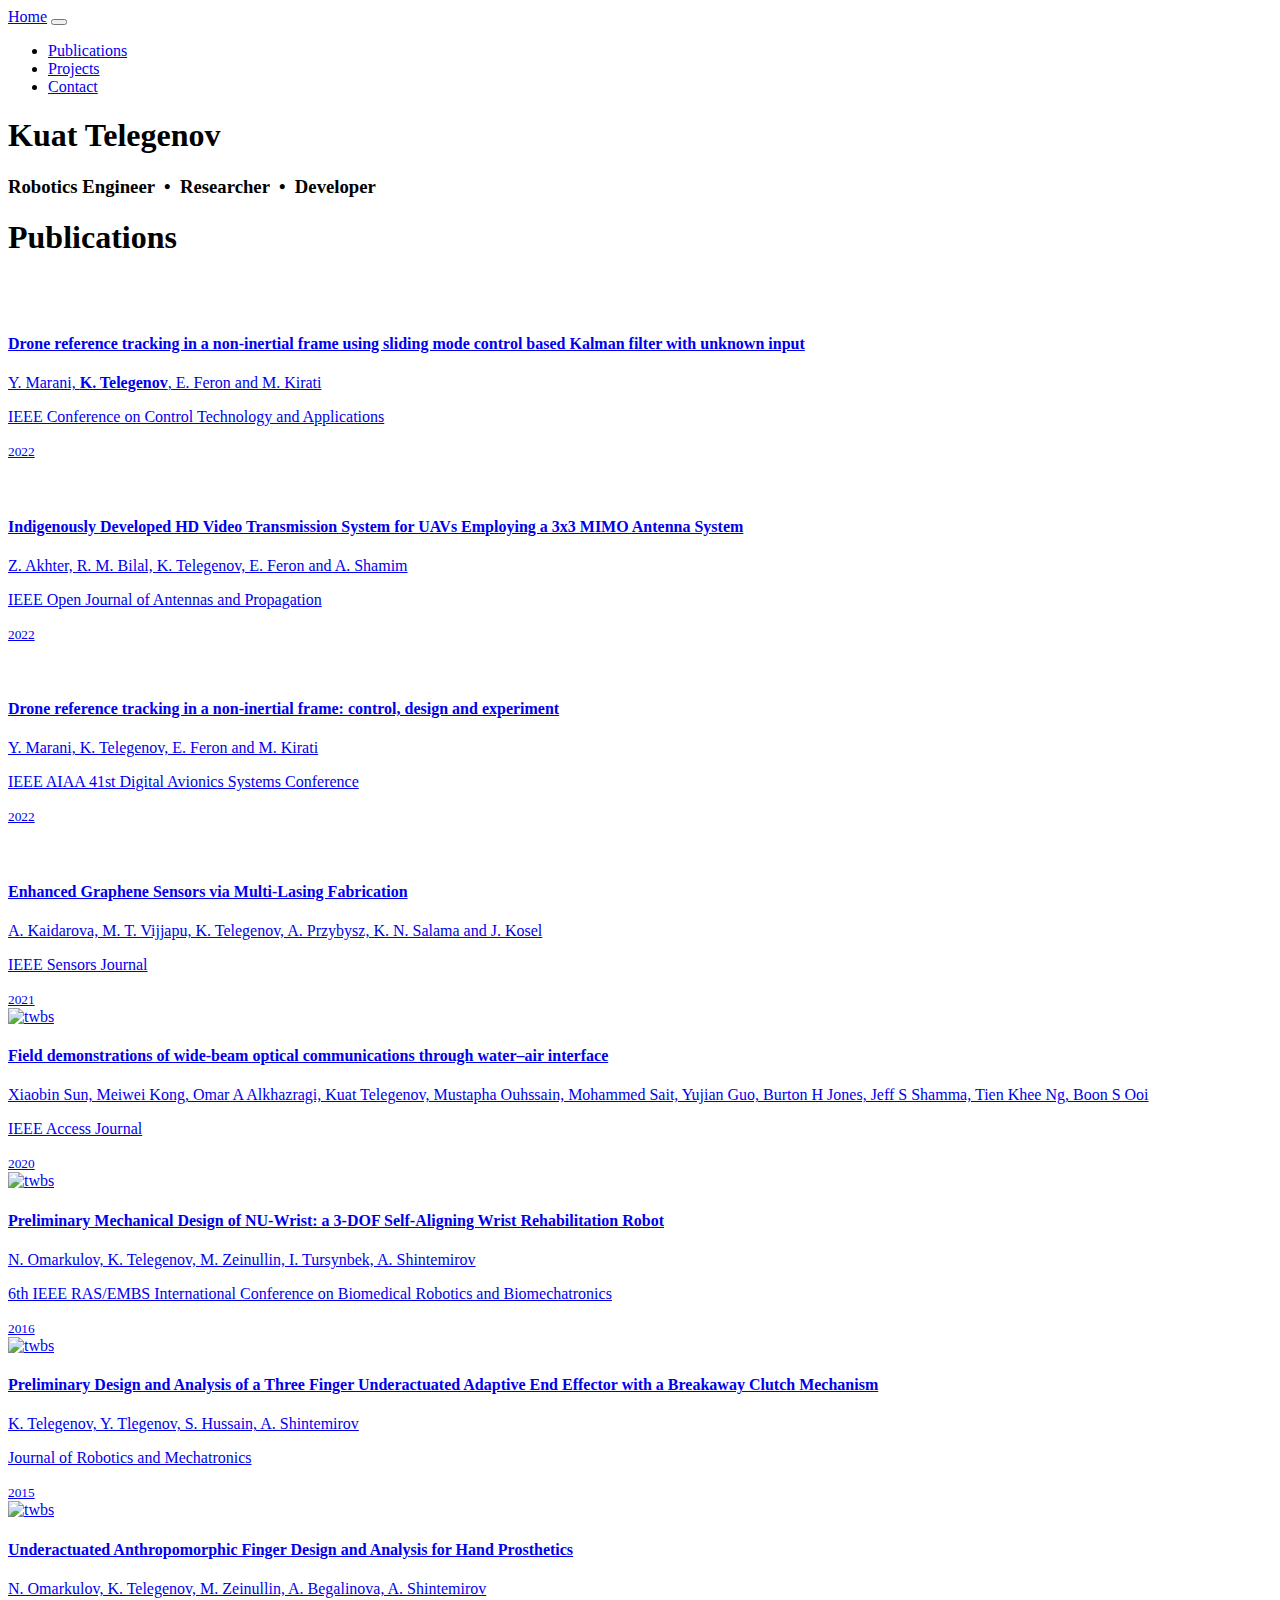
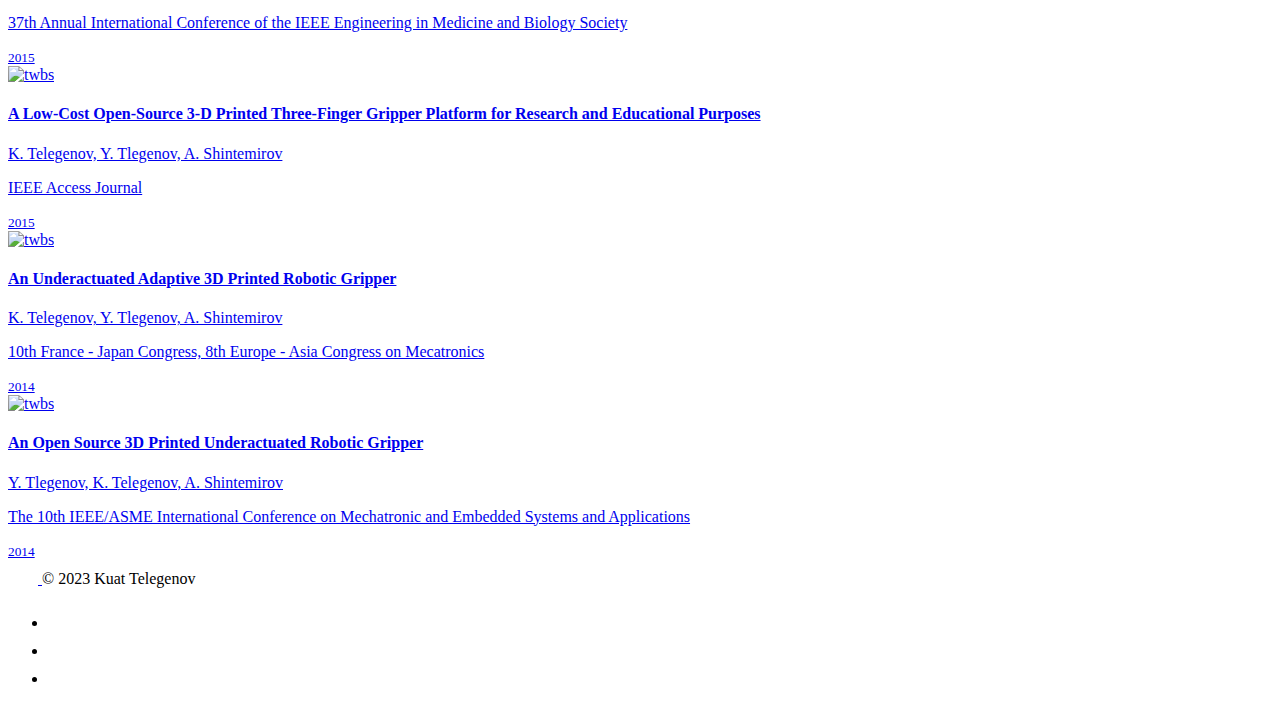
==== index.html @ bc5270f1 "added banner" ====
<!DOCTYPE html>
<html lang="en">
  <head>
    <meta charset="UTF-8" />
    <meta name="viewport" content="width=device-width, initial-scale=1.0" />
    <title>Kuat Telegegnov</title>
    <link href="https://fonts.googleapis.com/css2?family=Nunito:wght@400&display=swap" rel="stylesheet">
    <link href="https://cdn.jsdelivr.net/npm/bootstrap@5.3.2/dist/css/bootstrap.min.css" rel="stylesheet" integrity="sha384-T3c6CoIi6uLrA9TneNEoa7RxnatzjcDSCmG1MXxSR1GAsXEV/Dwwykc2MPK8M2HN" crossorigin="anonymous">
    <link href="https://unpkg.com/aos@2.3.1/dist/aos.css" rel="stylesheet">
  </head>
  <body>
    <nav class="navbar sticky-top navbar-expand-sm navbar-dark  bg-dark" aria-label="Third navbar example">
      <div class="container-fluid">
        <a class="navbar-brand" href="#">Home</a>
        <button class="navbar-toggler" type="button" data-bs-toggle="collapse" data-bs-target="#navbarsExample03" aria-controls="navbarsExample03" aria-expanded="false" aria-label="Toggle navigation">
          <span class="navbar-toggler-icon"></span>
        </button>
  
        <div class="collapse navbar-collapse justify-content-sm-end" id="navbarsExample03">
          <ul class="navbar-nav ml-auto mb-2 mb-sm-0">

            <li class="nav-item">
              <a class="nav-link" href="#publications">Publications</a>
            </li>

            <li class="nav-item">
              <a class="nav-link" href="#publications">Projects</a>
            </li>

            <li class="nav-item">
              <a class="nav-link" href="#contact">Contact</a>
            </li>
          </ul>

        </div>
      </div>
    </nav>

    <section class="full-width-section d-flex justify-content-center align-items-center">
      <div>
          <h1>Kuat Telegenov</h1>
          <h3>Robotics Engineer &nbsp;&bull;&nbsp; Researcher &nbsp;&bull;&nbsp; Developer</h3>
          <a href="#work" class="btn btn-light arrow-down-button">
            <i class="fa fa-arrow-down"></i>
          </a>
      </div>
  </section>



  <div class="px-4 py-5 my-5 text-center">
    <h1 class="display-5 fw-bold text-body-emphasis">Publications</h1>
  </div>

  <div class="d-flex flex-column flex-md-row p-4 gap-4 py-md-5 align-items-center justify-content-center">
    <div class="list-group">
      <a href="#" class="list-group-item list-group-item-action d-flex gap-3 py-3" aria-current="true">
        <svg class="bi" width="32" height="32"><use xlink:href="#airplane"/></svg>
        <!-- <img src="https://github.com/twbs.png" alt="twbs" width="32" height="32" class="rounded-circle flex-shrink-0"> -->
        <div class="d-flex gap-2 w-100 justify-content-between">
          <div>
            <h4 class="mb-0">Drone reference tracking in a non-inertial frame using sliding mode control based Kalman filter with unknown input</h6>
            <p class="mb-0 opacity-75">Y. Marani, <b>K. Telegenov</b>, E. Feron and M. Kirati</p>
            <p class="mb-0 opacity-75">IEEE Conference on Control Technology and Applications</p>
          </div>
          <small class="opacity-50 text-nowrap">2022</small>
        </div>
      </a>
      <a href="#" class="list-group-item list-group-item-action d-flex gap-3 py-3" aria-current="true">
        <svg class="bi" width="32" height="32"><use xlink:href="#communication"/></svg>
        <!-- <img src="https://github.com/twbs.png" alt="twbs" width="32" height="32" class="rounded-circle flex-shrink-0"> -->
        <div class="d-flex gap-2 w-100 justify-content-between">
          <div>
            <h4 class="mb-0">Indigenously Developed HD Video Transmission System for UAVs Employing a 3x3 MIMO Antenna System</h6>
            <p class="mb-0 opacity-75">Z. Akhter, R. M. Bilal, K. Telegenov, E. Feron and A. Shamim</p>
            <p class="mb-0 opacity-75">IEEE Open Journal of Antennas and Propagation</p>
          </div>
          <small class="opacity-50 text-nowrap">2022</small>
        </div>
      </a>
      <a href="#" class="list-group-item list-group-item-action d-flex gap-3 py-3" aria-current="true">
        <svg class="bi" width="32" height="32"><use xlink:href="#airplane"/></svg>
        <!-- <img src="https://github.com/twbs.png" alt="twbs" width="32" height="32" class="rounded-circle flex-shrink-0"> -->
        <div class="d-flex gap-2 w-100 justify-content-between">
          <div>
            <h4 class="mb-0">Drone reference tracking in a non-inertial frame: control, design and experiment</h6>
            <p class="mb-0 opacity-75">Y. Marani, K. Telegenov, E. Feron and M. Kirati</p>
            <p class="mb-0 opacity-75">IEEE AIAA 41st Digital Avionics Systems Conference</p>
          </div>
          <small class="opacity-50 text-nowrap">2022</small>
        </div>
      </a>
      <a href="#" class="list-group-item list-group-item-action d-flex gap-3 py-3" aria-current="true">
        <svg class="bi" width="32" height="32"><use xlink:href="#cpu"/></svg>
        <!-- <img src="https://github.com/twbs.png" alt="twbs" width="32" height="32" class="rounded-circle flex-shrink-0"> -->
        <div class="d-flex gap-2 w-100 justify-content-between">
          <div>
            <h4 class="mb-0">Enhanced Graphene Sensors via Multi-Lasing Fabrication</h6>
            <p class="mb-0 opacity-75">A. Kaidarova, M. T. Vijjapu, K. Telegenov, A. Przybysz, K. N. Salama and J. Kosel</p>
            <p class="mb-0 opacity-75">IEEE Sensors Journal</p>
          </div>
          <small class="opacity-50 text-nowrap">2021</small>
        </div>
      </a>
      <a href="#" class="list-group-item list-group-item-action d-flex gap-3 py-3" aria-current="true">
        <img src="https://github.com/twbs.png" alt="twbs" width="32" height="32" class="rounded-circle flex-shrink-0">
        <div class="d-flex gap-2 w-100 justify-content-between">
          <div>
            <h4 class="mb-0">Field demonstrations of wide-beam optical communications through water–air interface</h6>
            <p class="mb-0 opacity-75">Xiaobin Sun, Meiwei Kong, Omar A Alkhazragi, Kuat Telegenov, Mustapha Ouhssain, Mohammed Sait, Yujian Guo, Burton H Jones, Jeff S Shamma, Tien Khee Ng, Boon S Ooi</p>
            <p class="mb-0 opacity-75">IEEE Access Journal</p>
          </div>
          <small class="opacity-50 text-nowrap">2020</small>
        </div>
      </a>
      <a href="#" class="list-group-item list-group-item-action d-flex gap-3 py-3" aria-current="true">
        <img src="https://github.com/twbs.png" alt="twbs" width="32" height="32" class="rounded-circle flex-shrink-0">
        <div class="d-flex gap-2 w-100 justify-content-between">
          <div>
            <h4 class="mb-0">Preliminary Mechanical Design of NU-Wrist: a 3-DOF Self-Aligning Wrist Rehabilitation Robot</h6>
            <p class="mb-0 opacity-75">N. Omarkulov, K. Telegenov, M. Zeinullin, I. Tursynbek, A. Shintemirov</p>
            <p class="mb-0 opacity-75">6th IEEE RAS/EMBS International Conference on Biomedical Robotics and Biomechatronics</p>
          </div>
          <small class="opacity-50 text-nowrap">2016</small>
        </div>
      </a>
      <a href="#" class="list-group-item list-group-item-action d-flex gap-3 py-3" aria-current="true">
        <img src="https://github.com/twbs.png" alt="twbs" width="32" height="32" class="rounded-circle flex-shrink-0">
        <div class="d-flex gap-2 w-100 justify-content-between">
          <div>
            <h4 class="mb-0">Preliminary Design and Analysis of a Three Finger Underactuated Adaptive End Effector with a Breakaway Clutch Mechanism</h6>
            <p class="mb-0 opacity-75">K. Telegenov, Y. Tlegenov, S. Hussain, A. Shintemirov</p>
            <p class="mb-0 opacity-75">Journal of Robotics and Mechatronics</p>
          </div>
          <small class="opacity-50 text-nowrap">2015</small>
        </div>
      </a>
      <a href="#" class="list-group-item list-group-item-action d-flex gap-3 py-3" aria-current="true">
        <img src="https://github.com/twbs.png" alt="twbs" width="32" height="32" class="rounded-circle flex-shrink-0">
        <div class="d-flex gap-2 w-100 justify-content-between">
          <div>
            <h4 class="mb-0">Underactuated Anthropomorphic Finger Design and Analysis for Hand Prosthetics</h6>
            <p class="mb-0 opacity-75">N. Omarkulov, K. Telegenov, M. Zeinullin, A. Begalinova, A. Shintemirov</p>
            <p class="mb-0 opacity-75">37th Annual International Conference of the IEEE Engineering in Medicine and Biology Society</p>
          </div>
          <small class="opacity-50 text-nowrap">2015</small>
        </div>
      </a>
      <a href="#" class="list-group-item list-group-item-action d-flex gap-3 py-3" aria-current="true">
        <img src="https://github.com/twbs.png" alt="twbs" width="32" height="32" class="rounded-circle flex-shrink-0">
        <div class="d-flex gap-2 w-100 justify-content-between">
          <div>
            <h4 class="mb-0">A Low-Cost Open-Source 3-D Printed Three-Finger Gripper Platform for Research and Educational Purposes</h6>
            <p class="mb-0 opacity-75">K. Telegenov, Y. Tlegenov, A. Shintemirov</p>
            <p class="mb-0 opacity-75">IEEE Access Journal</p>
          </div>
          <small class="opacity-50 text-nowrap">2015</small>
        </div>
      </a>
      <a href="#" class="list-group-item list-group-item-action d-flex gap-3 py-3" aria-current="true">
        <img src="https://github.com/twbs.png" alt="twbs" width="32" height="32" class="rounded-circle flex-shrink-0">
        <div class="d-flex gap-2 w-100 justify-content-between">
          <div>
            <h4 class="mb-0">An Underactuated Adaptive 3D Printed Robotic Gripper</h6>
            <p class="mb-0 opacity-75">K. Telegenov, Y. Tlegenov, A. Shintemirov</p>
            <p class="mb-0 opacity-75">10th France - Japan Congress, 8th Europe - Asia Congress on Mecatronics</p>
          </div>
          <small class="opacity-50 text-nowrap">2014</small>
        </div>
      </a>
      <a href="#" class="list-group-item list-group-item-action d-flex gap-3 py-3" aria-current="true">
        <img src="https://github.com/twbs.png" alt="twbs" width="32" height="32" class="rounded-circle flex-shrink-0">
        <div class="d-flex gap-2 w-100 justify-content-between">
          <div>
            <h4 class="mb-0">An Open Source 3D Printed Underactuated Robotic Gripper</h6>
            <p class="mb-0 opacity-75">Y. Tlegenov, K. Telegenov, A. Shintemirov</p>
            <p class="mb-0 opacity-75">The 10th IEEE/ASME International Conference on Mechatronic and Embedded Systems and Applications</p>
          </div>
          <small class="opacity-50 text-nowrap">2014</small>
        </div>
      </a>
    </div>
  </div>


  <div class="container">
    <footer class="d-flex flex-wrap justify-content-between align-items-center py-3 my-4 border-top">
      <div class="col-md-4 d-flex align-items-center">
        <a href="/" class="mb-3 me-2 mb-md-0 text-body-secondary text-decoration-none lh-1">
          <svg class="bi" width="30" height="24"><use xlink:href="#bootstrap"/></svg>
        </a>
        <span class="mb-3 mb-md-0 text-body-secondary">&copy; 2023 Kuat Telegenov</span>
      </div>
  
      <ul class="nav col-md-4 justify-content-end list-unstyled d-flex">
        <li class="ms-3"><a class="text-body-secondary" href="#"><svg class="bi" width="24" height="24"><use xlink:href="#twitter"/></svg></a></li>
        <li class="ms-3"><a class="text-body-secondary" href="#"><svg class="bi" width="24" height="24"><use xlink:href="#instagram"/></svg></a></li>
        <li class="ms-3"><a class="text-body-secondary" href="#"><svg class="bi" width="24" height="24"><use xlink:href="#facebook"/></svg></a></li>
      </ul>
    </footer>
  </div>



    <script src="https://cdn.jsdelivr.net/npm/@popperjs/core@2.11.8/dist/umd/popper.min.js" integrity="sha384-I7E8VVD/ismYTF4hNIPjVp/Zjvgyol6VFvRkX/vR+Vc4jQkC+hVqc2pM8ODewa9r" crossorigin="anonymous"></script>
    <script src="https://cdn.jsdelivr.net/npm/bootstrap@5.3.2/dist/js/bootstrap.min.js" integrity="sha384-BBtl+eGJRgqQAUMxJ7pMwbEyER4l1g+O15P+16Ep7Q9Q+zqX6gSbd85u4mG4QzX+" crossorigin="anonymous"></script>
    <script src="https://cdnjs.cloudflare.com/ajax/libs/font-awesome/5.15.1/js/all.min.js"></script>

  </body>
</html>
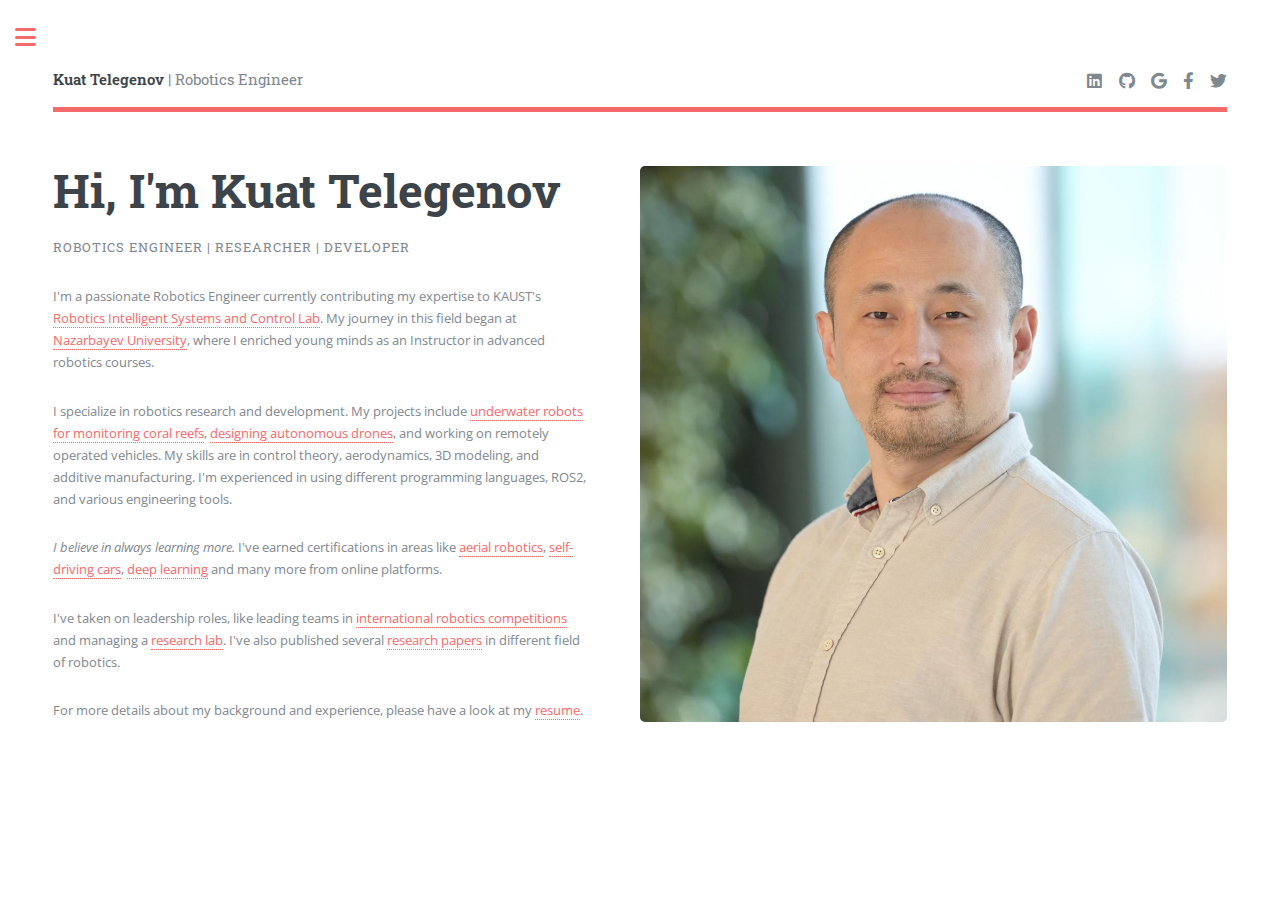
==== commit 59abd8c2: "website updated" ====
--- a/index.html
+++ b/index.html
@@ -1,210 +1,120 @@
-<!DOCTYPE html>
-<html lang="en">
-  <head>
-    <meta charset="UTF-8" />
-    <meta name="viewport" content="width=device-width, initial-scale=1.0" />
-    <title>Kuat Telegegnov</title>
-    <link href="https://fonts.googleapis.com/css2?family=Nunito:wght@400&display=swap" rel="stylesheet">
-    <link href="https://cdn.jsdelivr.net/npm/bootstrap@5.3.2/dist/css/bootstrap.min.css" rel="stylesheet" integrity="sha384-T3c6CoIi6uLrA9TneNEoa7RxnatzjcDSCmG1MXxSR1GAsXEV/Dwwykc2MPK8M2HN" crossorigin="anonymous">
-    <link href="https://unpkg.com/aos@2.3.1/dist/aos.css" rel="stylesheet">
-  </head>
-  <body>
-    <nav class="navbar sticky-top navbar-expand-sm navbar-dark  bg-dark" aria-label="Third navbar example">
-      <div class="container-fluid">
-        <a class="navbar-brand" href="#">Home</a>
-        <button class="navbar-toggler" type="button" data-bs-toggle="collapse" data-bs-target="#navbarsExample03" aria-controls="navbarsExample03" aria-expanded="false" aria-label="Toggle navigation">
-          <span class="navbar-toggler-icon"></span>
-        </button>
-  
-        <div class="collapse navbar-collapse justify-content-sm-end" id="navbarsExample03">
-          <ul class="navbar-nav ml-auto mb-2 mb-sm-0">
-
-            <li class="nav-item">
-              <a class="nav-link" href="#publications">Publications</a>
-            </li>
-
-            <li class="nav-item">
-              <a class="nav-link" href="#publications">Projects</a>
-            </li>
-
-            <li class="nav-item">
-              <a class="nav-link" href="#contact">Contact</a>
-            </li>
-          </ul>
-
-        </div>
-      </div>
-    </nav>
-
-    <section class="full-width-section d-flex justify-content-center align-items-center">
-      <div>
-          <h1>Kuat Telegenov</h1>
-          <h3>Robotics Engineer &nbsp;&bull;&nbsp; Researcher &nbsp;&bull;&nbsp; Developer</h3>
-          <a href="#work" class="btn btn-light arrow-down-button">
-            <i class="fa fa-arrow-down"></i>
-          </a>
-      </div>
-  </section>
-
-
-
-  <div class="px-4 py-5 my-5 text-center">
-    <h1 class="display-5 fw-bold text-body-emphasis">Publications</h1>
-  </div>
-
-  <div class="d-flex flex-column flex-md-row p-4 gap-4 py-md-5 align-items-center justify-content-center">
-    <div class="list-group">
-      <a href="#" class="list-group-item list-group-item-action d-flex gap-3 py-3" aria-current="true">
-        <svg class="bi" width="32" height="32"><use xlink:href="#airplane"/></svg>
-        <!-- <img src="https://github.com/twbs.png" alt="twbs" width="32" height="32" class="rounded-circle flex-shrink-0"> -->
-        <div class="d-flex gap-2 w-100 justify-content-between">
-          <div>
-            <h4 class="mb-0">Drone reference tracking in a non-inertial frame using sliding mode control based Kalman filter with unknown input</h6>
-            <p class="mb-0 opacity-75">Y. Marani, <b>K. Telegenov</b>, E. Feron and M. Kirati</p>
-            <p class="mb-0 opacity-75">IEEE Conference on Control Technology and Applications</p>
-          </div>
-          <small class="opacity-50 text-nowrap">2022</small>
-        </div>
-      </a>
-      <a href="#" class="list-group-item list-group-item-action d-flex gap-3 py-3" aria-current="true">
-        <svg class="bi" width="32" height="32"><use xlink:href="#communication"/></svg>
-        <!-- <img src="https://github.com/twbs.png" alt="twbs" width="32" height="32" class="rounded-circle flex-shrink-0"> -->
-        <div class="d-flex gap-2 w-100 justify-content-between">
-          <div>
-            <h4 class="mb-0">Indigenously Developed HD Video Transmission System for UAVs Employing a 3x3 MIMO Antenna System</h6>
-            <p class="mb-0 opacity-75">Z. Akhter, R. M. Bilal, K. Telegenov, E. Feron and A. Shamim</p>
-            <p class="mb-0 opacity-75">IEEE Open Journal of Antennas and Propagation</p>
-          </div>
-          <small class="opacity-50 text-nowrap">2022</small>
-        </div>
-      </a>
-      <a href="#" class="list-group-item list-group-item-action d-flex gap-3 py-3" aria-current="true">
-        <svg class="bi" width="32" height="32"><use xlink:href="#airplane"/></svg>
-        <!-- <img src="https://github.com/twbs.png" alt="twbs" width="32" height="32" class="rounded-circle flex-shrink-0"> -->
-        <div class="d-flex gap-2 w-100 justify-content-between">
-          <div>
-            <h4 class="mb-0">Drone reference tracking in a non-inertial frame: control, design and experiment</h6>
-            <p class="mb-0 opacity-75">Y. Marani, K. Telegenov, E. Feron and M. Kirati</p>
-            <p class="mb-0 opacity-75">IEEE AIAA 41st Digital Avionics Systems Conference</p>
-          </div>
-          <small class="opacity-50 text-nowrap">2022</small>
-        </div>
-      </a>
-      <a href="#" class="list-group-item list-group-item-action d-flex gap-3 py-3" aria-current="true">
-        <svg class="bi" width="32" height="32"><use xlink:href="#cpu"/></svg>
-        <!-- <img src="https://github.com/twbs.png" alt="twbs" width="32" height="32" class="rounded-circle flex-shrink-0"> -->
-        <div class="d-flex gap-2 w-100 justify-content-between">
-          <div>
-            <h4 class="mb-0">Enhanced Graphene Sensors via Multi-Lasing Fabrication</h6>
-            <p class="mb-0 opacity-75">A. Kaidarova, M. T. Vijjapu, K. Telegenov, A. Przybysz, K. N. Salama and J. Kosel</p>
-            <p class="mb-0 opacity-75">IEEE Sensors Journal</p>
-          </div>
-          <small class="opacity-50 text-nowrap">2021</small>
-        </div>
-      </a>
-      <a href="#" class="list-group-item list-group-item-action d-flex gap-3 py-3" aria-current="true">
-        <img src="https://github.com/twbs.png" alt="twbs" width="32" height="32" class="rounded-circle flex-shrink-0">
-        <div class="d-flex gap-2 w-100 justify-content-between">
-          <div>
-            <h4 class="mb-0">Field demonstrations of wide-beam optical communications through water–air interface</h6>
-            <p class="mb-0 opacity-75">Xiaobin Sun, Meiwei Kong, Omar A Alkhazragi, Kuat Telegenov, Mustapha Ouhssain, Mohammed Sait, Yujian Guo, Burton H Jones, Jeff S Shamma, Tien Khee Ng, Boon S Ooi</p>
-            <p class="mb-0 opacity-75">IEEE Access Journal</p>
-          </div>
-          <small class="opacity-50 text-nowrap">2020</small>
-        </div>
-      </a>
-      <a href="#" class="list-group-item list-group-item-action d-flex gap-3 py-3" aria-current="true">
-        <img src="https://github.com/twbs.png" alt="twbs" width="32" height="32" class="rounded-circle flex-shrink-0">
-        <div class="d-flex gap-2 w-100 justify-content-between">
-          <div>
-            <h4 class="mb-0">Preliminary Mechanical Design of NU-Wrist: a 3-DOF Self-Aligning Wrist Rehabilitation Robot</h6>
-            <p class="mb-0 opacity-75">N. Omarkulov, K. Telegenov, M. Zeinullin, I. Tursynbek, A. Shintemirov</p>
-            <p class="mb-0 opacity-75">6th IEEE RAS/EMBS International Conference on Biomedical Robotics and Biomechatronics</p>
-          </div>
-          <small class="opacity-50 text-nowrap">2016</small>
-        </div>
-      </a>
-      <a href="#" class="list-group-item list-group-item-action d-flex gap-3 py-3" aria-current="true">
-        <img src="https://github.com/twbs.png" alt="twbs" width="32" height="32" class="rounded-circle flex-shrink-0">
-        <div class="d-flex gap-2 w-100 justify-content-between">
-          <div>
-            <h4 class="mb-0">Preliminary Design and Analysis of a Three Finger Underactuated Adaptive End Effector with a Breakaway Clutch Mechanism</h6>
-            <p class="mb-0 opacity-75">K. Telegenov, Y. Tlegenov, S. Hussain, A. Shintemirov</p>
-            <p class="mb-0 opacity-75">Journal of Robotics and Mechatronics</p>
-          </div>
-          <small class="opacity-50 text-nowrap">2015</small>
-        </div>
-      </a>
-      <a href="#" class="list-group-item list-group-item-action d-flex gap-3 py-3" aria-current="true">
-        <img src="https://github.com/twbs.png" alt="twbs" width="32" height="32" class="rounded-circle flex-shrink-0">
-        <div class="d-flex gap-2 w-100 justify-content-between">
-          <div>
-            <h4 class="mb-0">Underactuated Anthropomorphic Finger Design and Analysis for Hand Prosthetics</h6>
-            <p class="mb-0 opacity-75">N. Omarkulov, K. Telegenov, M. Zeinullin, A. Begalinova, A. Shintemirov</p>
-            <p class="mb-0 opacity-75">37th Annual International Conference of the IEEE Engineering in Medicine and Biology Society</p>
-          </div>
-          <small class="opacity-50 text-nowrap">2015</small>
-        </div>
-      </a>
-      <a href="#" class="list-group-item list-group-item-action d-flex gap-3 py-3" aria-current="true">
-        <img src="https://github.com/twbs.png" alt="twbs" width="32" height="32" class="rounded-circle flex-shrink-0">
-        <div class="d-flex gap-2 w-100 justify-content-between">
-          <div>
-            <h4 class="mb-0">A Low-Cost Open-Source 3-D Printed Three-Finger Gripper Platform for Research and Educational Purposes</h6>
-            <p class="mb-0 opacity-75">K. Telegenov, Y. Tlegenov, A. Shintemirov</p>
-            <p class="mb-0 opacity-75">IEEE Access Journal</p>
-          </div>
-          <small class="opacity-50 text-nowrap">2015</small>
-        </div>
-      </a>
-      <a href="#" class="list-group-item list-group-item-action d-flex gap-3 py-3" aria-current="true">
-        <img src="https://github.com/twbs.png" alt="twbs" width="32" height="32" class="rounded-circle flex-shrink-0">
-        <div class="d-flex gap-2 w-100 justify-content-between">
-          <div>
-            <h4 class="mb-0">An Underactuated Adaptive 3D Printed Robotic Gripper</h6>
-            <p class="mb-0 opacity-75">K. Telegenov, Y. Tlegenov, A. Shintemirov</p>
-            <p class="mb-0 opacity-75">10th France - Japan Congress, 8th Europe - Asia Congress on Mecatronics</p>
-          </div>
-          <small class="opacity-50 text-nowrap">2014</small>
-        </div>
-      </a>
-      <a href="#" class="list-group-item list-group-item-action d-flex gap-3 py-3" aria-current="true">
-        <img src="https://github.com/twbs.png" alt="twbs" width="32" height="32" class="rounded-circle flex-shrink-0">
-        <div class="d-flex gap-2 w-100 justify-content-between">
-          <div>
-            <h4 class="mb-0">An Open Source 3D Printed Underactuated Robotic Gripper</h6>
-            <p class="mb-0 opacity-75">Y. Tlegenov, K. Telegenov, A. Shintemirov</p>
-            <p class="mb-0 opacity-75">The 10th IEEE/ASME International Conference on Mechatronic and Embedded Systems and Applications</p>
-          </div>
-          <small class="opacity-50 text-nowrap">2014</small>
-        </div>
-      </a>
-    </div>
-  </div>
-
-
-  <div class="container">
-    <footer class="d-flex flex-wrap justify-content-between align-items-center py-3 my-4 border-top">
-      <div class="col-md-4 d-flex align-items-center">
-        <a href="/" class="mb-3 me-2 mb-md-0 text-body-secondary text-decoration-none lh-1">
-          <svg class="bi" width="30" height="24"><use xlink:href="#bootstrap"/></svg>
-        </a>
-        <span class="mb-3 mb-md-0 text-body-secondary">&copy; 2023 Kuat Telegenov</span>
-      </div>
-  
-      <ul class="nav col-md-4 justify-content-end list-unstyled d-flex">
-        <li class="ms-3"><a class="text-body-secondary" href="#"><svg class="bi" width="24" height="24"><use xlink:href="#twitter"/></svg></a></li>
-        <li class="ms-3"><a class="text-body-secondary" href="#"><svg class="bi" width="24" height="24"><use xlink:href="#instagram"/></svg></a></li>
-        <li class="ms-3"><a class="text-body-secondary" href="#"><svg class="bi" width="24" height="24"><use xlink:href="#facebook"/></svg></a></li>
-      </ul>
-    </footer>
-  </div>
-
-
-
-    <script src="https://cdn.jsdelivr.net/npm/@popperjs/core@2.11.8/dist/umd/popper.min.js" integrity="sha384-I7E8VVD/ismYTF4hNIPjVp/Zjvgyol6VFvRkX/vR+Vc4jQkC+hVqc2pM8ODewa9r" crossorigin="anonymous"></script>
-    <script src="https://cdn.jsdelivr.net/npm/bootstrap@5.3.2/dist/js/bootstrap.min.js" integrity="sha384-BBtl+eGJRgqQAUMxJ7pMwbEyER4l1g+O15P+16Ep7Q9Q+zqX6gSbd85u4mG4QzX+" crossorigin="anonymous"></script>
-    <script src="https://cdnjs.cloudflare.com/ajax/libs/font-awesome/5.15.1/js/all.min.js"></script>
-
-  </body>
-</html>
+<!DOCTYPE html>
+
+<html>
+  <head>
+    <title>Kuat Telegenov</title>
+    <meta charset="utf-8" />
+    <meta name="viewport" content="width=device-width, initial-scale=1, user-scalable=no"/>
+    <link rel="stylesheet" href="assets/css/main.css" />
+    
+  </head>
+  <body class="is-preload">
+    <div id="wrapper">
+      <div id="main">
+        <div class="inner">
+          <header id="header">
+            <a href="index.html" class="logo"><strong>Kuat Telegenov</strong> | Robotics Engineer</a>
+            <ul class="icons">
+              <li>
+                <a href="https://www.linkedin.com/in/ktelegenov/" class="icon brands fa-linkedin" target="_blank" rel="noopener noreferrer"><span class="label">LinkedIn</span></a>
+              </li>
+              <li>
+                <a href="https://github.com/ktelegenov" class="icon brands fa-github" target="_blank" rel="noopener noreferrer"> <span class="label">Github</span></a>
+              </li>
+              <li>
+                <a href="https://scholar.google.com/citations?user=fRByoW0AAAAJ" class="icon brands fa-google" target="_blank" rel="noopener noreferrer" > <span class="label">Google Scholar</span></a>
+              </li>
+              <li>
+                <a href="https://www.facebook.com/ktelegenov" class="icon brands fa-facebook-f" target="_blank" rel="noopener noreferrer"> <span class="label">Facebook</span></a>
+              </li>
+              <li>
+                <a href="https://twitter.com/ktelegenov" class="icon brands fa-twitter" target="_blank" rel="noopener noreferrer" > <span class="label">Twitter</span></a>
+              </li>
+              
+            </ul>
+          </header>
+
+          <section id="banner">
+            <div class="content">
+              <header>
+                <h1>Hi, I'm Kuat Telegenov</h1>
+                <p>Robotics Engineer | Researcher | Developer</p>
+              </header>
+              <p>I'm a passionate Robotics Engineer currently contributing my expertise to KAUST's <a href="https://cemse.kaust.edu.sa/risclab">Robotics Intelligent Systems and Control Lab</a>. My journey in this field began at <a href="https://nu.edu.kz/academics/program/bsc-in-robotics-and-mechatronics">Nazarbayev University</a>, where I enriched young minds as an Instructor in advanced robotics courses.</p>
+              
+              <p>
+                I specialize in robotics research and development. My projects include <a href="">underwater robots for monitoring coral reefs</a>, <a href="">designing autonomous drones</a>, and working on remotely operated vehicles. My skills are in control theory, aerodynamics, 3D modeling, and additive manufacturing. I'm experienced in using different programming languages, ROS2, and various engineering tools.
+              </p>
+
+              <p>
+                <em>I believe in always learning more.</em> I've earned certifications in areas like <a href="https://www.coursera.org/learn/robotics-flight">aerial robotics</a>, <a href="https://www.youtube.com/playlist?list=PLL57Sz4fhxLpCXgN0lvCF7aHAlRA5FoFr">self-driving cars</a>, <a href="https://www.coursera.org/specializations/deep-learning">deep learning</a> and many more from online platforms.
+              </p>
+
+              <p>
+                I've taken on leadership roles, like leading teams in <a href="https://sites.google.com/catec.aero/erl-emergency-2019/home">international robotics competitions</a> and managing a <a href="https://cemse.kaust.edu.sa/risclab">research lab</a>. I've also published several <a href="https://scholar.google.com/citations?user=fRByoW0AAAAJ&hl=en&oi=ao">research papers</a> in different field of robotics.
+              </p>
+
+              <p>For more details about my background and experience, please have a look at my <a href="pdfs/kuat_cv.pdf">resume</a>.</p>
+
+            </div>
+            <span class="image object">
+              <img src="images/kuat.jpg" alt="Kuat Telegenov Profile Photo" />
+            </span>
+          </section>
+        </div>
+      </div>
+
+      <div id="sidebar">
+        <div class="inner">
+          <nav id="menu">
+            <header class="major">
+              <h2>Menu</h2>
+            </header>
+            <ul>
+              <li><a href="index.html">Homepage</a></li>
+              <li><a href="projects.html">Projects</a></li>
+              <li><a href="publications.html">Publications</a></li>
+              <li><a href="teaching.html">Teaching</a></li>             
+              <li>
+                <a href="pdfs/kuat_cv.pdf">Download CV</a>
+              </li>
+            </ul>
+          </nav>
+
+          <section>
+            <header class="major">
+              <h2>Get in touch</h2>
+            </header>
+            <ul class="contact">
+              <li class="icon solid fa-envelope">
+                <a href="mailto:ktelegenov@gmail.com">ktelegenov@gmail.com</a>
+              </li>
+              <li class="icon brands fa-whatsapp">
+                <a href="whatsapp:+77012032191">+7 701 203 2191</a>
+              </li>
+              <li class="icon solid fa-phone">
+                <a href="callto:+966544700496">+966 54 470 0496</a>
+              </li>
+              <li class="icon brands fa-linkedin-in">
+                <a href="">LinkedIn</a>
+              </li>
+            </ul>
+          </section>
+
+          <footer id="footer">
+            <p class="copyright">
+              &copy; Kuat Telegenov. Design:
+              <a href="https://html5up.net">HTML5 UP</a>.
+            </p>
+          </footer>
+        </div>
+      </div>
+    </div>
+
+    <script src="assets/js/jquery.min.js"></script>
+    <script src="assets/js/browser.min.js"></script>
+    <script src="assets/js/breakpoints.min.js"></script>
+    <script src="assets/js/util.js"></script>
+    <script src="assets/js/main.js"></script>
+  </body>
+</html>
--- a/assets/css/main.css
+++ b/assets/css/main.css
@@ -0,0 +1,2270 @@
+/* @import url(fontawesome-all.min.css); */
+@import url(all.min.css);
+@import url("https://fonts.googleapis.com/css?family=Open+Sans:400,600,400italic,600italic|Roboto+Slab:400,700");
+
+html, body, div, span, applet, object,
+iframe, h1, h2, h3, h4, h5, h6, p, blockquote,
+pre, a, abbr, acronym, address, big, cite,
+code, del, dfn, em, img, ins, kbd, q, s, samp,
+small, strike, strong, sub, sup, tt, var, b,
+u, i, center, dl, dt, dd, ol, ul, li, fieldset,
+form, label, legend, table, caption, tbody,
+tfoot, thead, tr, th, td, article, aside,
+canvas, details, embed, figure, figcaption,
+footer, header, hgroup, menu, nav, output, ruby,
+section, summary, time, mark, audio, video {
+  margin: 0;
+  padding: 0;
+  border: 0;
+  font-size: 100%;
+  font: inherit;
+  vertical-align: baseline; }
+
+article, aside, details, figcaption, figure,
+footer, header, hgroup, menu, nav, section {
+  display: block; }
+
+body {
+  line-height: 1; }
+
+ol, ul {
+  list-style: none; }
+
+blockquote, q {
+  quotes: none; }
+  blockquote:before, blockquote:after, q:before, q:after {
+    content: '';
+    content: none; }
+
+table {
+  border-collapse: collapse;
+  border-spacing: 0; }
+
+body {
+  -webkit-text-size-adjust: none; }
+
+mark {
+  background-color: transparent;
+  color: inherit; }
+
+input::-moz-focus-inner {
+  border: 0;
+  padding: 0; }
+
+input, select, textarea {
+  -moz-appearance: none;
+  -webkit-appearance: none;
+  -ms-appearance: none;
+  appearance: none; }
+
+/* Basic */
+@-ms-viewport {
+  width: device-width; }
+
+body {
+  -ms-overflow-style: scrollbar; }
+
+@media screen and (max-width: 480px) {
+  html, body {
+    min-width: 320px; } }
+
+html {
+  box-sizing: border-box; }
+
+*, *:before, *:after {
+  box-sizing: inherit; }
+
+body {
+  background: #ffffff; }
+  body.is-preload *, body.is-preload *:before, body.is-preload *:after, body.is-resizing *, body.is-resizing *:before, body.is-resizing *:after {
+    -moz-animation: none !important;
+    -webkit-animation: none !important;
+    -ms-animation: none !important;
+    animation: none !important;
+    -moz-transition: none !important;
+    -webkit-transition: none !important;
+    -ms-transition: none !important;
+    transition: none !important; }
+
+/* Type */
+body, input, select, textarea {
+  color: #7f888f;
+  font-family: "Open Sans", sans-serif;
+  font-size: 13pt;
+  font-weight: 400;
+  line-height: 1.65; }
+  @media screen and (max-width: 1680px) {
+    body, input, select, textarea {
+      font-size: 11pt; } }
+  @media screen and (max-width: 1280px) {
+    body, input, select, textarea {
+      font-size: 10pt; } }
+  @media screen and (max-width: 360px) {
+    body, input, select, textarea {
+      font-size: 9pt; } }
+
+a {
+  -moz-transition: color 0.2s ease-in-out, border-bottom-color 0.2s ease-in-out;
+  -webkit-transition: color 0.2s ease-in-out, border-bottom-color 0.2s ease-in-out;
+  -ms-transition: color 0.2s ease-in-out, border-bottom-color 0.2s ease-in-out;
+  transition: color 0.2s ease-in-out, border-bottom-color 0.2s ease-in-out;
+  border-bottom: dotted 1px;
+  color: #f56a6a;
+  text-decoration: none; }
+  a:hover {
+    border-bottom-color: #f56a6a;
+    color: #f56a6a !important; }
+    a:hover strong {
+      color: inherit; }
+
+strong, b {
+  color: #3d4449;
+  font-weight: 600; }
+
+em, i {
+  font-style: italic; }
+
+p {
+  margin: 0 0 2em 0; }
+
+h1, h2, h3, h4, h5, h6 {
+  color: #3d4449;
+  font-family: "Roboto Slab", serif;
+  font-weight: 700;
+  line-height: 1.5;
+  margin: 0 0 1em 0; }
+  h1 a, h2 a, h3 a, h4 a, h5 a, h6 a {
+    color: inherit;
+    text-decoration: none;
+    border-bottom: 0; }
+
+h1 {
+  font-size: 4em;
+  margin: 0 0 0.5em 0;
+  line-height: 1.3; }
+
+h2 {
+  font-size: 1.75em; }
+
+h3 {
+  font-size: 1.25em; }
+
+h4 {
+  font-size: 1.1em; }
+
+h5 {
+  font-size: 0.9em; }
+
+h6 {
+  font-size: 0.7em; }
+
+@media screen and (max-width: 1680px) {
+  h1 {
+    font-size: 3.5em; } }
+
+@media screen and (max-width: 980px) {
+  h1 {
+    font-size: 3.25em; } }
+
+@media screen and (max-width: 736px) {
+  h1 {
+    font-size: 2em;
+    line-height: 1.4; }
+  h2 {
+    font-size: 1.5em; } }
+
+sub {
+  font-size: 0.8em;
+  position: relative;
+  top: 0.5em; }
+
+sup {
+  font-size: 0.8em;
+  position: relative;
+  top: -0.5em; }
+
+blockquote {
+  border-left: solid 3px rgba(210, 215, 217, 0.75);
+  font-style: italic;
+  margin: 0 0 2em 0;
+  padding: 0.5em 0 0.5em 2em; }
+
+code {
+  background: rgba(230, 235, 237, 0.25);
+  border-radius: 0.375em;
+  border: solid 1px rgba(210, 215, 217, 0.75);
+  font-family: "Courier New", monospace;
+  font-size: 0.9em;
+  margin: 0 0.25em;
+  padding: 0.25em 0.65em; }
+
+pre {
+  -webkit-overflow-scrolling: touch;
+  font-family: "Courier New", monospace;
+  font-size: 0.9em;
+  margin: 0 0 2em 0; }
+  pre code {
+    display: block;
+    line-height: 1.75;
+    padding: 1em 1.5em;
+    overflow-x: auto; }
+
+hr {
+  border: 0;
+  border-bottom: solid 1px rgba(210, 215, 217, 0.75);
+  margin: 2em 0; }
+  hr.major {
+    margin: 3em 0; }
+
+.align-left {
+  text-align: left; }
+
+.align-center {
+  text-align: center; }
+
+.align-right {
+  text-align: right; }
+
+/* Row */
+.row {
+  display: flex;
+  flex-wrap: wrap;
+  box-sizing: border-box;
+  align-items: stretch; }
+  .row > * {
+    box-sizing: border-box; }
+  .row.gtr-uniform > * > :last-child {
+    margin-bottom: 0; }
+  .row.aln-left {
+    justify-content: flex-start; }
+  .row.aln-center {
+    justify-content: center; }
+  .row.aln-right {
+    justify-content: flex-end; }
+  .row.aln-top {
+    align-items: flex-start; }
+  .row.aln-middle {
+    align-items: center; }
+  .row.aln-bottom {
+    align-items: flex-end; }
+  .row > .imp {
+    order: -1; }
+  .row > .col-1 {
+    width: 8.33333%; }
+  .row > .off-1 {
+    margin-left: 8.33333%; }
+  .row > .col-2 {
+    width: 16.66667%; }
+  .row > .off-2 {
+    margin-left: 16.66667%; }
+  .row > .col-3 {
+    width: 25%; }
+  .row > .off-3 {
+    margin-left: 25%; }
+  .row > .col-4 {
+    width: 33.33333%; }
+  .row > .off-4 {
+    margin-left: 33.33333%; }
+  .row > .col-5 {
+    width: 41.66667%; }
+  .row > .off-5 {
+    margin-left: 41.66667%; }
+  .row > .col-6 {
+    width: 50%; }
+  .row > .off-6 {
+    margin-left: 50%; }
+  .row > .col-7 {
+    width: 58.33333%; }
+  .row > .off-7 {
+    margin-left: 58.33333%; }
+  .row > .col-8 {
+    width: 66.66667%; }
+  .row > .off-8 {
+    margin-left: 66.66667%; }
+  .row > .col-9 {
+    width: 75%; }
+  .row > .off-9 {
+    margin-left: 75%; }
+  .row > .col-10 {
+    width: 83.33333%; }
+  .row > .off-10 {
+    margin-left: 83.33333%; }
+  .row > .col-11 {
+    width: 91.66667%; }
+  .row > .off-11 {
+    margin-left: 91.66667%; }
+  .row > .col-12 {
+    width: 100%; }
+  .row > .off-12 {
+    margin-left: 100%; }
+  .row.gtr-0 {
+    margin-top: 0;
+    margin-left: 0em; }
+    .row.gtr-0 > * {
+      padding: 0 0 0 0em; }
+    .row.gtr-0.gtr-uniform {
+      margin-top: 0em; }
+      .row.gtr-0.gtr-uniform > * {
+        padding-top: 0em; }
+  .row.gtr-25 {
+    margin-top: 0;
+    margin-left: -0.375em; }
+    .row.gtr-25 > * {
+      padding: 0 0 0 0.375em; }
+    .row.gtr-25.gtr-uniform {
+      margin-top: -0.375em; }
+      .row.gtr-25.gtr-uniform > * {
+        padding-top: 0.375em; }
+  .row.gtr-50 {
+    margin-top: 0;
+    margin-left: -0.75em; }
+    .row.gtr-50 > * {
+      padding: 0 0 0 0.75em; }
+    .row.gtr-50.gtr-uniform {
+      margin-top: -0.75em; }
+      .row.gtr-50.gtr-uniform > * {
+        padding-top: 0.75em; }
+  .row {
+    margin-top: 0;
+    margin-left: -1.5em; }
+    .row > * {
+      padding: 0 0 0 1.5em; }
+    .row.gtr-uniform {
+      margin-top: -1.5em; }
+      .row.gtr-uniform > * {
+        padding-top: 1.5em; }
+  .row.gtr-150 {
+    margin-top: 0;
+    margin-left: -2.25em; }
+    .row.gtr-150 > * {
+      padding: 0 0 0 2.25em; }
+    .row.gtr-150.gtr-uniform {
+      margin-top: -2.25em; }
+      .row.gtr-150.gtr-uniform > * {
+        padding-top: 2.25em; }
+  .row.gtr-200 {
+    margin-top: 0;
+    margin-left: -3em; }
+    .row.gtr-200 > * {
+      padding: 0 0 0 3em; }
+    .row.gtr-200.gtr-uniform {
+      margin-top: -3em; }
+      .row.gtr-200.gtr-uniform > * {
+        padding-top: 3em; }
+  @media screen and (max-width: 1680px) {
+    .row {
+      display: flex;
+      flex-wrap: wrap;
+      box-sizing: border-box;
+      align-items: stretch; }
+      .row > * {
+        box-sizing: border-box; }
+      .row.gtr-uniform > * > :last-child {
+        margin-bottom: 0; }
+      .row.aln-left {
+        justify-content: flex-start; }
+      .row.aln-center {
+        justify-content: center; }
+      .row.aln-right {
+        justify-content: flex-end; }
+      .row.aln-top {
+        align-items: flex-start; }
+      .row.aln-middle {
+        align-items: center; }
+      .row.aln-bottom {
+        align-items: flex-end; }
+      .row > .imp-xlarge {
+        order: -1; }
+      .row > .col-1-xlarge {
+        width: 8.33333%; }
+      .row > .off-1-xlarge {
+        margin-left: 8.33333%; }
+      .row > .col-2-xlarge {
+        width: 16.66667%; }
+      .row > .off-2-xlarge {
+        margin-left: 16.66667%; }
+      .row > .col-3-xlarge {
+        width: 25%; }
+      .row > .off-3-xlarge {
+        margin-left: 25%; }
+      .row > .col-4-xlarge {
+        width: 33.33333%; }
+      .row > .off-4-xlarge {
+        margin-left: 33.33333%; }
+      .row > .col-5-xlarge {
+        width: 41.66667%; }
+      .row > .off-5-xlarge {
+        margin-left: 41.66667%; }
+      .row > .col-6-xlarge {
+        width: 50%; }
+      .row > .off-6-xlarge {
+        margin-left: 50%; }
+      .row > .col-7-xlarge {
+        width: 58.33333%; }
+      .row > .off-7-xlarge {
+        margin-left: 58.33333%; }
+      .row > .col-8-xlarge {
+        width: 66.66667%; }
+      .row > .off-8-xlarge {
+        margin-left: 66.66667%; }
+      .row > .col-9-xlarge {
+        width: 75%; }
+      .row > .off-9-xlarge {
+        margin-left: 75%; }
+      .row > .col-10-xlarge {
+        width: 83.33333%; }
+      .row > .off-10-xlarge {
+        margin-left: 83.33333%; }
+      .row > .col-11-xlarge {
+        width: 91.66667%; }
+      .row > .off-11-xlarge {
+        margin-left: 91.66667%; }
+      .row > .col-12-xlarge {
+        width: 100%; }
+      .row > .off-12-xlarge {
+        margin-left: 100%; }
+      .row.gtr-0 {
+        margin-top: 0;
+        margin-left: 0em; }
+        .row.gtr-0 > * {
+          padding: 0 0 0 0em; }
+        .row.gtr-0.gtr-uniform {
+          margin-top: 0em; }
+          .row.gtr-0.gtr-uniform > * {
+            padding-top: 0em; }
+      .row.gtr-25 {
+        margin-top: 0;
+        margin-left: -0.375em; }
+        .row.gtr-25 > * {
+          padding: 0 0 0 0.375em; }
+        .row.gtr-25.gtr-uniform {
+          margin-top: -0.375em; }
+          .row.gtr-25.gtr-uniform > * {
+            padding-top: 0.375em; }
+      .row.gtr-50 {
+        margin-top: 0;
+        margin-left: -0.75em; }
+        .row.gtr-50 > * {
+          padding: 0 0 0 0.75em; }
+        .row.gtr-50.gtr-uniform {
+          margin-top: -0.75em; }
+          .row.gtr-50.gtr-uniform > * {
+            padding-top: 0.75em; }
+      .row {
+        margin-top: 0;
+        margin-left: -1.5em; }
+        .row > * {
+          padding: 0 0 0 1.5em; }
+        .row.gtr-uniform {
+          margin-top: -1.5em; }
+          .row.gtr-uniform > * {
+            padding-top: 1.5em; }
+      .row.gtr-150 {
+        margin-top: 0;
+        margin-left: -2.25em; }
+        .row.gtr-150 > * {
+          padding: 0 0 0 2.25em; }
+        .row.gtr-150.gtr-uniform {
+          margin-top: -2.25em; }
+          .row.gtr-150.gtr-uniform > * {
+            padding-top: 2.25em; }
+      .row.gtr-200 {
+        margin-top: 0;
+        margin-left: -3em; }
+        .row.gtr-200 > * {
+          padding: 0 0 0 3em; }
+        .row.gtr-200.gtr-uniform {
+          margin-top: -3em; }
+          .row.gtr-200.gtr-uniform > * {
+            padding-top: 3em; } }
+  @media screen and (max-width: 1280px) {
+    .row {
+      display: flex;
+      flex-wrap: wrap;
+      box-sizing: border-box;
+      align-items: stretch; }
+      .row > * {
+        box-sizing: border-box; }
+      .row.gtr-uniform > * > :last-child {
+        margin-bottom: 0; }
+      .row.aln-left {
+        justify-content: flex-start; }
+      .row.aln-center {
+        justify-content: center; }
+      .row.aln-right {
+        justify-content: flex-end; }
+      .row.aln-top {
+        align-items: flex-start; }
+      .row.aln-middle {
+        align-items: center; }
+      .row.aln-bottom {
+        align-items: flex-end; }
+      .row > .imp-large {
+        order: -1; }
+      .row > .col-1-large {
+        width: 8.33333%; }
+      .row > .off-1-large {
+        margin-left: 8.33333%; }
+      .row > .col-2-large {
+        width: 16.66667%; }
+      .row > .off-2-large {
+        margin-left: 16.66667%; }
+      .row > .col-3-large {
+        width: 25%; }
+      .row > .off-3-large {
+        margin-left: 25%; }
+      .row > .col-4-large {
+        width: 33.33333%; }
+      .row > .off-4-large {
+        margin-left: 33.33333%; }
+      .row > .col-5-large {
+        width: 41.66667%; }
+      .row > .off-5-large {
+        margin-left: 41.66667%; }
+      .row > .col-6-large {
+        width: 50%; }
+      .row > .off-6-large {
+        margin-left: 50%; }
+      .row > .col-7-large {
+        width: 58.33333%; }
+      .row > .off-7-large {
+        margin-left: 58.33333%; }
+      .row > .col-8-large {
+        width: 66.66667%; }
+      .row > .off-8-large {
+        margin-left: 66.66667%; }
+      .row > .col-9-large {
+        width: 75%; }
+      .row > .off-9-large {
+        margin-left: 75%; }
+      .row > .col-10-large {
+        width: 83.33333%; }
+      .row > .off-10-large {
+        margin-left: 83.33333%; }
+      .row > .col-11-large {
+        width: 91.66667%; }
+      .row > .off-11-large {
+        margin-left: 91.66667%; }
+      .row > .col-12-large {
+        width: 100%; }
+      .row > .off-12-large {
+        margin-left: 100%; }
+      .row.gtr-0 {
+        margin-top: 0;
+        margin-left: 0em; }
+        .row.gtr-0 > * {
+          padding: 0 0 0 0em; }
+        .row.gtr-0.gtr-uniform {
+          margin-top: 0em; }
+          .row.gtr-0.gtr-uniform > * {
+            padding-top: 0em; }
+      .row.gtr-25 {
+        margin-top: 0;
+        margin-left: -0.375em; }
+        .row.gtr-25 > * {
+          padding: 0 0 0 0.375em; }
+        .row.gtr-25.gtr-uniform {
+          margin-top: -0.375em; }
+          .row.gtr-25.gtr-uniform > * {
+            padding-top: 0.375em; }
+      .row.gtr-50 {
+        margin-top: 0;
+        margin-left: -0.75em; }
+        .row.gtr-50 > * {
+          padding: 0 0 0 0.75em; }
+        .row.gtr-50.gtr-uniform {
+          margin-top: -0.75em; }
+          .row.gtr-50.gtr-uniform > * {
+            padding-top: 0.75em; }
+      .row {
+        margin-top: 0;
+        margin-left: -1.5em; }
+        .row > * {
+          padding: 0 0 0 1.5em; }
+        .row.gtr-uniform {
+          margin-top: -1.5em; }
+          .row.gtr-uniform > * {
+            padding-top: 1.5em; }
+      .row.gtr-150 {
+        margin-top: 0;
+        margin-left: -2.25em; }
+        .row.gtr-150 > * {
+          padding: 0 0 0 2.25em; }
+        .row.gtr-150.gtr-uniform {
+          margin-top: -2.25em; }
+          .row.gtr-150.gtr-uniform > * {
+            padding-top: 2.25em; }
+      .row.gtr-200 {
+        margin-top: 0;
+        margin-left: -3em; }
+        .row.gtr-200 > * {
+          padding: 0 0 0 3em; }
+        .row.gtr-200.gtr-uniform {
+          margin-top: -3em; }
+          .row.gtr-200.gtr-uniform > * {
+            padding-top: 3em; } }
+  @media screen and (max-width: 980px) {
+    .row {
+      display: flex;
+      flex-wrap: wrap;
+      box-sizing: border-box;
+      align-items: stretch; }
+      .row > * {
+        box-sizing: border-box; }
+      .row.gtr-uniform > * > :last-child {
+        margin-bottom: 0; }
+      .row.aln-left {
+        justify-content: flex-start; }
+      .row.aln-center {
+        justify-content: center; }
+      .row.aln-right {
+        justify-content: flex-end; }
+      .row.aln-top {
+        align-items: flex-start; }
+      .row.aln-middle {
+        align-items: center; }
+      .row.aln-bottom {
+        align-items: flex-end; }
+      .row > .imp-medium {
+        order: -1; }
+      .row > .col-1-medium {
+        width: 8.33333%; }
+      .row > .off-1-medium {
+        margin-left: 8.33333%; }
+      .row > .col-2-medium {
+        width: 16.66667%; }
+      .row > .off-2-medium {
+        margin-left: 16.66667%; }
+      .row > .col-3-medium {
+        width: 25%; }
+      .row > .off-3-medium {
+        margin-left: 25%; }
+      .row > .col-4-medium {
+        width: 33.33333%; }
+      .row > .off-4-medium {
+        margin-left: 33.33333%; }
+      .row > .col-5-medium {
+        width: 41.66667%; }
+      .row > .off-5-medium {
+        margin-left: 41.66667%; }
+      .row > .col-6-medium {
+        width: 50%; }
+      .row > .off-6-medium {
+        margin-left: 50%; }
+      .row > .col-7-medium {
+        width: 58.33333%; }
+      .row > .off-7-medium {
+        margin-left: 58.33333%; }
+      .row > .col-8-medium {
+        width: 66.66667%; }
+      .row > .off-8-medium {
+        margin-left: 66.66667%; }
+      .row > .col-9-medium {
+        width: 75%; }
+      .row > .off-9-medium {
+        margin-left: 75%; }
+      .row > .col-10-medium {
+        width: 83.33333%; }
+      .row > .off-10-medium {
+        margin-left: 83.33333%; }
+      .row > .col-11-medium {
+        width: 91.66667%; }
+      .row > .off-11-medium {
+        margin-left: 91.66667%; }
+      .row > .col-12-medium {
+        width: 100%; }
+      .row > .off-12-medium {
+        margin-left: 100%; }
+      .row.gtr-0 {
+        margin-top: 0;
+        margin-left: 0em; }
+        .row.gtr-0 > * {
+          padding: 0 0 0 0em; }
+        .row.gtr-0.gtr-uniform {
+          margin-top: 0em; }
+          .row.gtr-0.gtr-uniform > * {
+            padding-top: 0em; }
+      .row.gtr-25 {
+        margin-top: 0;
+        margin-left: -0.375em; }
+        .row.gtr-25 > * {
+          padding: 0 0 0 0.375em; }
+        .row.gtr-25.gtr-uniform {
+          margin-top: -0.375em; }
+          .row.gtr-25.gtr-uniform > * {
+            padding-top: 0.375em; }
+      .row.gtr-50 {
+        margin-top: 0;
+        margin-left: -0.75em; }
+        .row.gtr-50 > * {
+          padding: 0 0 0 0.75em; }
+        .row.gtr-50.gtr-uniform {
+          margin-top: -0.75em; }
+          .row.gtr-50.gtr-uniform > * {
+            padding-top: 0.75em; }
+      .row {
+        margin-top: 0;
+        margin-left: -1.5em; }
+        .row > * {
+          padding: 0 0 0 1.5em; }
+        .row.gtr-uniform {
+          margin-top: -1.5em; }
+          .row.gtr-uniform > * {
+            padding-top: 1.5em; }
+      .row.gtr-150 {
+        margin-top: 0;
+        margin-left: -2.25em; }
+        .row.gtr-150 > * {
+          padding: 0 0 0 2.25em; }
+        .row.gtr-150.gtr-uniform {
+          margin-top: -2.25em; }
+          .row.gtr-150.gtr-uniform > * {
+            padding-top: 2.25em; }
+      .row.gtr-200 {
+        margin-top: 0;
+        margin-left: -3em; }
+        .row.gtr-200 > * {
+          padding: 0 0 0 3em; }
+        .row.gtr-200.gtr-uniform {
+          margin-top: -3em; }
+          .row.gtr-200.gtr-uniform > * {
+            padding-top: 3em; } }
+  @media screen and (max-width: 736px) {
+    .row {
+      display: flex;
+      flex-wrap: wrap;
+      box-sizing: border-box;
+      align-items: stretch; }
+      .row > * {
+        box-sizing: border-box; }
+      .row.gtr-uniform > * > :last-child {
+        margin-bottom: 0; }
+      .row.aln-left {
+        justify-content: flex-start; }
+      .row.aln-center {
+        justify-content: center; }
+      .row.aln-right {
+        justify-content: flex-end; }
+      .row.aln-top {
+        align-items: flex-start; }
+      .row.aln-middle {
+        align-items: center; }
+      .row.aln-bottom {
+        align-items: flex-end; }
+      .row > .imp-small {
+        order: -1; }
+      .row > .col-1-small {
+        width: 8.33333%; }
+      .row > .off-1-small {
+        margin-left: 8.33333%; }
+      .row > .col-2-small {
+        width: 16.66667%; }
+      .row > .off-2-small {
+        margin-left: 16.66667%; }
+      .row > .col-3-small {
+        width: 25%; }
+      .row > .off-3-small {
+        margin-left: 25%; }
+      .row > .col-4-small {
+        width: 33.33333%; }
+      .row > .off-4-small {
+        margin-left: 33.33333%; }
+      .row > .col-5-small {
+        width: 41.66667%; }
+      .row > .off-5-small {
+        margin-left: 41.66667%; }
+      .row > .col-6-small {
+        width: 50%; }
+      .row > .off-6-small {
+        margin-left: 50%; }
+      .row > .col-7-small {
+        width: 58.33333%; }
+      .row > .off-7-small {
+        margin-left: 58.33333%; }
+      .row > .col-8-small {
+        width: 66.66667%; }
+      .row > .off-8-small {
+        margin-left: 66.66667%; }
+      .row > .col-9-small {
+        width: 75%; }
+      .row > .off-9-small {
+        margin-left: 75%; }
+      .row > .col-10-small {
+        width: 83.33333%; }
+      .row > .off-10-small {
+        margin-left: 83.33333%; }
+      .row > .col-11-small {
+        width: 91.66667%; }
+      .row > .off-11-small {
+        margin-left: 91.66667%; }
+      .row > .col-12-small {
+        width: 100%; }
+      .row > .off-12-small {
+        margin-left: 100%; }
+      .row.gtr-0 {
+        margin-top: 0;
+        margin-left: 0em; }
+        .row.gtr-0 > * {
+          padding: 0 0 0 0em; }
+        .row.gtr-0.gtr-uniform {
+          margin-top: 0em; }
+          .row.gtr-0.gtr-uniform > * {
+            padding-top: 0em; }
+      .row.gtr-25 {
+        margin-top: 0;
+        margin-left: -0.375em; }
+        .row.gtr-25 > * {
+          padding: 0 0 0 0.375em; }
+        .row.gtr-25.gtr-uniform {
+          margin-top: -0.375em; }
+          .row.gtr-25.gtr-uniform > * {
+            padding-top: 0.375em; }
+      .row.gtr-50 {
+        margin-top: 0;
+        margin-left: -0.75em; }
+        .row.gtr-50 > * {
+          padding: 0 0 0 0.75em; }
+        .row.gtr-50.gtr-uniform {
+          margin-top: -0.75em; }
+          .row.gtr-50.gtr-uniform > * {
+            padding-top: 0.75em; }
+      .row {
+        margin-top: 0;
+        margin-left: -1.5em; }
+        .row > * {
+          padding: 0 0 0 1.5em; }
+        .row.gtr-uniform {
+          margin-top: -1.5em; }
+          .row.gtr-uniform > * {
+            padding-top: 1.5em; }
+      .row.gtr-150 {
+        margin-top: 0;
+        margin-left: -2.25em; }
+        .row.gtr-150 > * {
+          padding: 0 0 0 2.25em; }
+        .row.gtr-150.gtr-uniform {
+          margin-top: -2.25em; }
+          .row.gtr-150.gtr-uniform > * {
+            padding-top: 2.25em; }
+      .row.gtr-200 {
+        margin-top: 0;
+        margin-left: -3em; }
+        .row.gtr-200 > * {
+          padding: 0 0 0 3em; }
+        .row.gtr-200.gtr-uniform {
+          margin-top: -3em; }
+          .row.gtr-200.gtr-uniform > * {
+            padding-top: 3em; } }
+  @media screen and (max-width: 480px) {
+    .row {
+      display: flex;
+      flex-wrap: wrap;
+      box-sizing: border-box;
+      align-items: stretch; }
+      .row > * {
+        box-sizing: border-box; }
+      .row.gtr-uniform > * > :last-child {
+        margin-bottom: 0; }
+      .row.aln-left {
+        justify-content: flex-start; }
+      .row.aln-center {
+        justify-content: center; }
+      .row.aln-right {
+        justify-content: flex-end; }
+      .row.aln-top {
+        align-items: flex-start; }
+      .row.aln-middle {
+        align-items: center; }
+      .row.aln-bottom {
+        align-items: flex-end; }
+      .row > .imp-xsmall {
+        order: -1; }
+      .row > .col-1-xsmall {
+        width: 8.33333%; }
+      .row > .off-1-xsmall {
+        margin-left: 8.33333%; }
+      .row > .col-2-xsmall {
+        width: 16.66667%; }
+      .row > .off-2-xsmall {
+        margin-left: 16.66667%; }
+      .row > .col-3-xsmall {
+        width: 25%; }
+      .row > .off-3-xsmall {
+        margin-left: 25%; }
+      .row > .col-4-xsmall {
+        width: 33.33333%; }
+      .row > .off-4-xsmall {
+        margin-left: 33.33333%; }
+      .row > .col-5-xsmall {
+        width: 41.66667%; }
+      .row > .off-5-xsmall {
+        margin-left: 41.66667%; }
+      .row > .col-6-xsmall {
+        width: 50%; }
+      .row > .off-6-xsmall {
+        margin-left: 50%; }
+      .row > .col-7-xsmall {
+        width: 58.33333%; }
+      .row > .off-7-xsmall {
+        margin-left: 58.33333%; }
+      .row > .col-8-xsmall {
+        width: 66.66667%; }
+      .row > .off-8-xsmall {
+        margin-left: 66.66667%; }
+      .row > .col-9-xsmall {
+        width: 75%; }
+      .row > .off-9-xsmall {
+        margin-left: 75%; }
+      .row > .col-10-xsmall {
+        width: 83.33333%; }
+      .row > .off-10-xsmall {
+        margin-left: 83.33333%; }
+      .row > .col-11-xsmall {
+        width: 91.66667%; }
+      .row > .off-11-xsmall {
+        margin-left: 91.66667%; }
+      .row > .col-12-xsmall {
+        width: 100%; }
+      .row > .off-12-xsmall {
+        margin-left: 100%; }
+      .row.gtr-0 {
+        margin-top: 0;
+        margin-left: 0em; }
+        .row.gtr-0 > * {
+          padding: 0 0 0 0em; }
+        .row.gtr-0.gtr-uniform {
+          margin-top: 0em; }
+          .row.gtr-0.gtr-uniform > * {
+            padding-top: 0em; }
+      .row.gtr-25 {
+        margin-top: 0;
+        margin-left: -0.375em; }
+        .row.gtr-25 > * {
+          padding: 0 0 0 0.375em; }
+        .row.gtr-25.gtr-uniform {
+          margin-top: -0.375em; }
+          .row.gtr-25.gtr-uniform > * {
+            padding-top: 0.375em; }
+      .row.gtr-50 {
+        margin-top: 0;
+        margin-left: -0.75em; }
+        .row.gtr-50 > * {
+          padding: 0 0 0 0.75em; }
+        .row.gtr-50.gtr-uniform {
+          margin-top: -0.75em; }
+          .row.gtr-50.gtr-uniform > * {
+            padding-top: 0.75em; }
+      .row {
+        margin-top: 0;
+        margin-left: -1.5em; }
+        .row > * {
+          padding: 0 0 0 1.5em; }
+        .row.gtr-uniform {
+          margin-top: -1.5em; }
+          .row.gtr-uniform > * {
+            padding-top: 1.5em; }
+      .row.gtr-150 {
+        margin-top: 0;
+        margin-left: -2.25em; }
+        .row.gtr-150 > * {
+          padding: 0 0 0 2.25em; }
+        .row.gtr-150.gtr-uniform {
+          margin-top: -2.25em; }
+          .row.gtr-150.gtr-uniform > * {
+            padding-top: 2.25em; }
+      .row.gtr-200 {
+        margin-top: 0;
+        margin-left: -3em; }
+        .row.gtr-200 > * {
+          padding: 0 0 0 3em; }
+        .row.gtr-200.gtr-uniform {
+          margin-top: -3em; }
+          .row.gtr-200.gtr-uniform > * {
+            padding-top: 3em; } }
+
+/* Section/Article */
+section.special, article.special {
+  text-align: center; }
+
+header p {
+  font-family: "Roboto Slab", serif;
+  font-size: 1em;
+  font-weight: 400;
+  letter-spacing: 0.075em;
+  margin-top: -0.5em;
+  text-transform: uppercase; }
+
+header.major > :last-child {
+  border-bottom: solid 3px #f56a6a;
+  display: inline-block;
+  margin: 0 0 2em 0;
+  padding: 0 0.75em 0.5em 0; }
+
+header.main > :last-child {
+  margin: 0 0 1em 0; }
+
+/* Form */
+form {
+  margin: 0 0 2em 0; }
+
+label {
+  color: #3d4449;
+  display: block;
+  font-size: 0.9em;
+  font-weight: 600;
+  margin: 0 0 1em 0; }
+
+input[type="text"],
+input[type="password"],
+input[type="email"],
+input[type="tel"],
+input[type="search"],
+input[type="url"],
+select,
+textarea {
+  -moz-appearance: none;
+  -webkit-appearance: none;
+  -ms-appearance: none;
+  appearance: none;
+  background: #ffffff;
+  border-radius: 0.375em;
+  border: none;
+  border: solid 1px rgba(210, 215, 217, 0.75);
+  color: inherit;
+  display: block;
+  outline: 0;
+  padding: 0 1em;
+  text-decoration: none;
+  width: 100%; }
+  input[type="text"]:invalid,
+  input[type="password"]:invalid,
+  input[type="email"]:invalid,
+  input[type="tel"]:invalid,
+  input[type="search"]:invalid,
+  input[type="url"]:invalid,
+  select:invalid,
+  textarea:invalid {
+    box-shadow: none; }
+  input[type="text"]:focus,
+  input[type="password"]:focus,
+  input[type="email"]:focus,
+  input[type="tel"]:focus,
+  input[type="search"]:focus,
+  input[type="url"]:focus,
+  select:focus,
+  textarea:focus {
+    border-color: #f56a6a;
+    box-shadow: 0 0 0 1px #f56a6a; }
+
+select {
+  background-image: url("data:image/svg+xml;charset=utf8,%3Csvg xmlns='http://www.w3.org/2000/svg' width='40' height='40' preserveAspectRatio='none' viewBox='0 0 40 40'%3E%3Cpath d='M9.4,12.3l10.4,10.4l10.4-10.4c0.2-0.2,0.5-0.4,0.9-0.4c0.3,0,0.6,0.1,0.9,0.4l3.3,3.3c0.2,0.2,0.4,0.5,0.4,0.9 c0,0.4-0.1,0.6-0.4,0.9L20.7,31.9c-0.2,0.2-0.5,0.4-0.9,0.4c-0.3,0-0.6-0.1-0.9-0.4L4.3,17.3c-0.2-0.2-0.4-0.5-0.4-0.9 c0-0.4,0.1-0.6,0.4-0.9l3.3-3.3c0.2-0.2,0.5-0.4,0.9-0.4S9.1,12.1,9.4,12.3z' fill='rgba(210, 215, 217, 0.75)' /%3E%3C/svg%3E");
+  background-size: 1.25em;
+  background-repeat: no-repeat;
+  background-position: calc(100% - 1em) center;
+  height: 2.75em;
+  padding-right: 2.75em;
+  text-overflow: ellipsis; }
+  select option {
+    color: #3d4449;
+    background: #ffffff; }
+  select:focus::-ms-value {
+    background-color: transparent; }
+  select::-ms-expand {
+    display: none; }
+
+input[type="text"],
+input[type="password"],
+input[type="email"],
+input[type="tel"],
+input[type="search"],
+input[type="url"],
+select {
+  height: 2.75em; }
+
+textarea {
+  padding: 0.75em 1em; }
+
+input[type="checkbox"],
+input[type="radio"] {
+  -moz-appearance: none;
+  -webkit-appearance: none;
+  -ms-appearance: none;
+  appearance: none;
+  display: block;
+  float: left;
+  margin-right: -2em;
+  opacity: 0;
+  width: 1em;
+  z-index: -1; }
+  input[type="checkbox"] + label,
+  input[type="radio"] + label {
+    text-decoration: none;
+    color: #7f888f;
+    cursor: pointer;
+    display: inline-block;
+    font-size: 1em;
+    font-weight: 400;
+    padding-left: 2.4em;
+    padding-right: 0.75em;
+    position: relative; }
+    input[type="checkbox"] + label:before,
+    input[type="radio"] + label:before {
+      -moz-osx-font-smoothing: grayscale;
+      -webkit-font-smoothing: antialiased;
+      display: inline-block;
+      font-style: normal;
+      font-variant: normal;
+      text-rendering: auto;
+      line-height: 1;
+      text-transform: none !important;
+      font-family: 'Font Awesome 5 Free';
+      font-weight: 900; }
+    input[type="checkbox"] + label:before,
+    input[type="radio"] + label:before {
+      background: #ffffff;
+      border-radius: 0.375em;
+      border: solid 1px rgba(210, 215, 217, 0.75);
+      content: '';
+      display: inline-block;
+      font-size: 0.8em;
+      height: 2.0625em;
+      left: 0;
+      line-height: 2.0625em;
+      position: absolute;
+      text-align: center;
+      top: 0;
+      width: 2.0625em; }
+  input[type="checkbox"]:checked + label:before,
+  input[type="radio"]:checked + label:before {
+    background: #3d4449;
+    border-color: #3d4449;
+    color: #ffffff;
+    content: '\f00c'; }
+  input[type="checkbox"]:focus + label:before,
+  input[type="radio"]:focus + label:before {
+    border-color: #f56a6a;
+    box-shadow: 0 0 0 1px #f56a6a; }
+
+input[type="checkbox"] + label:before {
+  border-radius: 0.375em; }
+
+input[type="radio"] + label:before {
+  border-radius: 100%; }
+
+::-webkit-input-placeholder {
+  color: #9fa3a6 !important;
+  opacity: 1.0; }
+
+:-moz-placeholder {
+  color: #9fa3a6 !important;
+  opacity: 1.0; }
+
+::-moz-placeholder {
+  color: #9fa3a6 !important;
+  opacity: 1.0; }
+
+:-ms-input-placeholder {
+  color: #9fa3a6 !important;
+  opacity: 1.0; }
+
+/* Box */
+.box {
+  border-radius: 0.375em;
+  border: solid 1px rgba(210, 215, 217, 0.75);
+  margin-bottom: 2em;
+  padding: 1.5em; }
+  .box > :last-child,
+  .box > :last-child > :last-child,
+  .box > :last-child > :last-child > :last-child {
+    margin-bottom: 0; }
+  .box.alt {
+    border: 0;
+    border-radius: 0;
+    padding: 0; }
+
+/* Icon */
+.icon {
+  text-decoration: none;
+  border-bottom: none;
+  position: relative; }
+  .icon:before {
+    -moz-osx-font-smoothing: grayscale;
+    -webkit-font-smoothing: antialiased;
+    display: inline-block;
+    font-style: normal;
+    font-variant: normal;
+    text-rendering: auto;
+    line-height: 1;
+    text-transform: none !important;
+    font-family: 'Font Awesome 5 Free';
+    font-weight: 400; }
+  .icon > .label {
+    display: none; }
+  .icon:before {
+    line-height: inherit; }
+  .icon.solid:before {
+    font-weight: 900; }
+  .icon.brands:before {
+    font-family: 'Font Awesome 5 Brands'; }
+
+/* Image */
+.image {
+  border-radius: 0.375em;
+  border: 0;
+  display: inline-block;
+  position: relative; }
+  .image img {
+    border-radius: 0.375em;
+    display: block; }
+  .image.left, .image.right {
+    max-width: 40%; }
+    .image.left img, .image.right img {
+      width: 100%; }
+  .image.left {
+    float: left;
+    padding: 0 1.5em 1em 0;
+    top: 0.25em; }
+  .image.right {
+    float: right;
+    padding: 0 0 1em 1.5em;
+    top: 0.25em; }
+  .image.fit {
+    display: block;
+    margin: 0 0 2em 0;
+    width: 100%; }
+    .image.fit img {
+      width: 100%; }
+  .image.main {
+    display: block;
+    margin: 0 0 3em 0;
+    width: 100%; }
+    .image.main img {
+      width: 100%; }
+
+a.image {
+  overflow: hidden; }
+  a.image img {
+    -moz-transition: -moz-transform 0.2s ease;
+    -webkit-transition: -webkit-transform 0.2s ease;
+    -ms-transition: -ms-transform 0.2s ease;
+    transition: transform 0.2s ease; }
+  a.image:hover img {
+    -moz-transform: scale(1.075);
+    -webkit-transform: scale(1.075);
+    -ms-transform: scale(1.075);
+    transform: scale(1.075); }
+
+/* List */
+ol {
+  list-style: decimal;
+  margin: 0 0 2em 0;
+  padding-left: 1.25em; }
+  ol li {
+    padding-left: 0.25em; }
+
+ul {
+  list-style: disc;
+  margin: 0 0 2em 0;
+  padding-left: 1em; }
+  ul li {
+    padding-left: 0.5em; }
+  ul.alt {
+    list-style: none;
+    padding-left: 0; }
+    ul.alt li {
+      border-top: solid 1px rgba(210, 215, 217, 0.75);
+      padding: 0.5em 0; }
+      ul.alt li:first-child {
+        border-top: 0;
+        padding-top: 0; }
+
+dl {
+  margin: 0 0 2em 0; }
+  dl dt {
+    display: block;
+    font-weight: 600;
+    margin: 0 0 1em 0; }
+  dl dd {
+    margin-left: 2em; }
+
+/* Actions */
+ul.actions {
+  display: -moz-flex;
+  display: -webkit-flex;
+  display: -ms-flex;
+  display: flex;
+  cursor: default;
+  list-style: none;
+  margin-left: -1em;
+  padding-left: 0; }
+  ul.actions li {
+    padding: 0 0 0 1em;
+    vertical-align: middle; }
+  ul.actions.special {
+    -moz-justify-content: center;
+    -webkit-justify-content: center;
+    -ms-justify-content: center;
+    justify-content: center;
+    width: 100%;
+    margin-left: 0; }
+    ul.actions.special li:first-child {
+      padding-left: 0; }
+  ul.actions.stacked {
+    -moz-flex-direction: column;
+    -webkit-flex-direction: column;
+    -ms-flex-direction: column;
+    flex-direction: column;
+    margin-left: 0; }
+    ul.actions.stacked li {
+      padding: 1.3em 0 0 0; }
+      ul.actions.stacked li:first-child {
+        padding-top: 0; }
+  ul.actions.fit {
+    width: calc(100% + 1em); }
+    ul.actions.fit li {
+      -moz-flex-grow: 1;
+      -webkit-flex-grow: 1;
+      -ms-flex-grow: 1;
+      flex-grow: 1;
+      -moz-flex-shrink: 1;
+      -webkit-flex-shrink: 1;
+      -ms-flex-shrink: 1;
+      flex-shrink: 1;
+      width: 100%; }
+      ul.actions.fit li > * {
+        width: 100%; }
+    ul.actions.fit.stacked {
+      width: 100%; }
+
+/* Icons */
+ul.icons {
+  cursor: default;
+  list-style: none;
+  padding-left: 0; }
+  ul.icons li {
+    display: inline-block;
+    padding: 0 1em 0 0; }
+    ul.icons li:last-child {
+      padding-right: 0; }
+    ul.icons li .icon {
+      color: inherit; }
+      ul.icons li .icon:before {
+        font-size: 1.25em; }
+
+/* Contact */
+ul.contact {
+  list-style: none;
+  padding: 0; }
+  ul.contact li {
+    text-decoration: none;
+    border-top: solid 1px rgba(210, 215, 217, 0.75);
+    margin: 1.5em 0 0 0;
+    padding: 1.5em 0 0 3em;
+    position: relative; }
+    ul.contact li:before {
+      -moz-osx-font-smoothing: grayscale;
+      -webkit-font-smoothing: antialiased;
+      display: inline-block;
+      font-style: normal;
+      font-variant: normal;
+      text-rendering: auto;
+      line-height: 1;
+      text-transform: none !important;
+      font-family: 'Font Awesome 5 Free';
+      font-weight: 400; }
+    ul.contact li:before {
+      color: #f56a6a;
+      display: inline-block;
+      font-size: 1.5em;
+      height: 1.125em;
+      left: 0;
+      line-height: 1.125em;
+      position: absolute;
+      text-align: center;
+      top: 1em;
+      width: 1.5em; }
+    ul.contact li:first-child {
+      border-top: 0;
+      margin-top: 0;
+      padding-top: 0; }
+      ul.contact li:first-child:before {
+        top: 0; }
+    ul.contact li a {
+      color: inherit; }
+
+/* Pagination */
+ul.pagination {
+  cursor: default;
+  list-style: none;
+  padding-left: 0; }
+  ul.pagination li {
+    display: inline-block;
+    padding-left: 0;
+    vertical-align: middle; }
+    ul.pagination li > .page {
+      -moz-transition: background-color 0.2s ease-in-out, color 0.2s ease-in-out;
+      -webkit-transition: background-color 0.2s ease-in-out, color 0.2s ease-in-out;
+      -ms-transition: background-color 0.2s ease-in-out, color 0.2s ease-in-out;
+      transition: background-color 0.2s ease-in-out, color 0.2s ease-in-out;
+      border-bottom: 0;
+      border-radius: 0.375em;
+      display: inline-block;
+      font-size: 0.8em;
+      font-weight: 600;
+      height: 2em;
+      line-height: 2em;
+      margin: 0 0.125em;
+      min-width: 2em;
+      padding: 0 0.5em;
+      text-align: center; }
+      ul.pagination li > .page.active {
+        background-color: #f56a6a;
+        color: #ffffff !important; }
+        ul.pagination li > .page.active:hover {
+          background-color: #f67878; }
+        ul.pagination li > .page.active:active {
+          background-color: #f45c5c; }
+    ul.pagination li:first-child {
+      padding-right: 0.75em; }
+    ul.pagination li:last-child {
+      padding-left: 0.75em; }
+  @media screen and (max-width: 480px) {
+    ul.pagination li:nth-child(n+2):nth-last-child(n+2) {
+      display: none; }
+    ul.pagination li:first-child {
+      padding-right: 0; } }
+
+/* Table */
+.table-wrapper {
+  -webkit-overflow-scrolling: touch;
+  overflow-x: auto; }
+
+table {
+  margin: 0 0 2em 0;
+  width: 100%; }
+  table tbody tr {
+    border: solid 1px rgba(210, 215, 217, 0.75);
+    border-left: 0;
+    border-right: 0; }
+    table tbody tr:nth-child(2n + 1) {
+      background-color: rgba(230, 235, 237, 0.25); }
+  table td {
+    padding: 0.75em 0.75em; }
+  table th {
+    color: #3d4449;
+    font-size: 0.9em;
+    font-weight: 600;
+    padding: 0 0.75em 0.75em 0.75em;
+    text-align: left; }
+  table thead {
+    border-bottom: solid 2px rgba(210, 215, 217, 0.75); }
+  table tfoot {
+    border-top: solid 2px rgba(210, 215, 217, 0.75); }
+  table.alt {
+    border-collapse: separate; }
+    table.alt tbody tr td {
+      border: solid 1px rgba(210, 215, 217, 0.75);
+      border-left-width: 0;
+      border-top-width: 0; }
+      table.alt tbody tr td:first-child {
+        border-left-width: 1px; }
+    table.alt tbody tr:first-child td {
+      border-top-width: 1px; }
+    table.alt thead {
+      border-bottom: 0; }
+    table.alt tfoot {
+      border-top: 0; }
+
+/* Button */
+input[type="submit"],
+input[type="reset"],
+input[type="button"],
+button,
+.button {
+  -moz-appearance: none;
+  -webkit-appearance: none;
+  -ms-appearance: none;
+  appearance: none;
+  -moz-transition: background-color 0.2s ease-in-out, color 0.2s ease-in-out;
+  -webkit-transition: background-color 0.2s ease-in-out, color 0.2s ease-in-out;
+  -ms-transition: background-color 0.2s ease-in-out, color 0.2s ease-in-out;
+  transition: background-color 0.2s ease-in-out, color 0.2s ease-in-out;
+  background-color: transparent;
+  border-radius: 0.375em;
+  border: 0;
+  box-shadow: inset 0 0 0 2px #f56a6a;
+  color: #f56a6a !important;
+  cursor: pointer;
+  display: inline-block;
+  font-family: "Roboto Slab", serif;
+  font-size: 0.8em;
+  font-weight: 700;
+  height: 3.5em;
+  letter-spacing: 0.075em;
+  line-height: 3.5em;
+  padding: 0 2.25em;
+  text-align: center;
+  text-decoration: none;
+  text-transform: uppercase;
+  white-space: nowrap; }
+  input[type="submit"]:hover,
+  input[type="reset"]:hover,
+  input[type="button"]:hover,
+  button:hover,
+  .button:hover {
+    background-color: rgba(245, 106, 106, 0.05); }
+  input[type="submit"]:active,
+  input[type="reset"]:active,
+  input[type="button"]:active,
+  button:active,
+  .button:active {
+    background-color: rgba(245, 106, 106, 0.15); }
+  input[type="submit"].icon:before,
+  input[type="reset"].icon:before,
+  input[type="button"].icon:before,
+  button.icon:before,
+  .button.icon:before {
+    margin-right: 0.5em; }
+  input[type="submit"].fit,
+  input[type="reset"].fit,
+  input[type="button"].fit,
+  button.fit,
+  .button.fit {
+    width: 100%; }
+  input[type="submit"].small,
+  input[type="reset"].small,
+  input[type="button"].small,
+  button.small,
+  .button.small {
+    font-size: 0.6em; }
+  input[type="submit"].large,
+  input[type="reset"].large,
+  input[type="button"].large,
+  button.large,
+  .button.large {
+    font-size: 1em;
+    height: 3.65em;
+    line-height: 3.65em; }
+  input[type="submit"].primary,
+  input[type="reset"].primary,
+  input[type="button"].primary,
+  button.primary,
+  .button.primary {
+    background-color: #f56a6a;
+    box-shadow: none;
+    color: #ffffff !important; }
+    input[type="submit"].primary:hover,
+    input[type="reset"].primary:hover,
+    input[type="button"].primary:hover,
+    button.primary:hover,
+    .button.primary:hover {
+      background-color: #f67878; }
+    input[type="submit"].primary:active,
+    input[type="reset"].primary:active,
+    input[type="button"].primary:active,
+    button.primary:active,
+    .button.primary:active {
+      background-color: #f45c5c; }
+  input[type="submit"].disabled, input[type="submit"]:disabled,
+  input[type="reset"].disabled,
+  input[type="reset"]:disabled,
+  input[type="button"].disabled,
+  input[type="button"]:disabled,
+  button.disabled,
+  button:disabled,
+  .button.disabled,
+  .button:disabled {
+    pointer-events: none;
+    opacity: 0.25; }
+
+/* Mini Posts */
+.mini-posts article {
+  border-top: solid 1px rgba(210, 215, 217, 0.75);
+  margin-top: 2em;
+  padding-top: 2em; }
+  .mini-posts article .image {
+    display: block;
+    margin: 0 0 1.5em 0; }
+    .mini-posts article .image img {
+      display: block;
+      width: 100%; }
+  .mini-posts article:first-child {
+    border-top: 0;
+    margin-top: 0;
+    padding-top: 0; }
+
+/* Features */
+.features {
+  display: -moz-flex;
+  display: -webkit-flex;
+  display: -ms-flex;
+  display: flex;
+  -moz-flex-wrap: wrap;
+  -webkit-flex-wrap: wrap;
+  -ms-flex-wrap: wrap;
+  flex-wrap: wrap;
+  margin: 0 0 2em -3em;
+  width: calc(100% + 3em); }
+  .features article {
+    -moz-align-items: center;
+    -webkit-align-items: center;
+    -ms-align-items: center;
+    align-items: center;
+    display: -moz-flex;
+    display: -webkit-flex;
+    display: -ms-flex;
+    display: flex;
+    margin: 0 0 3em 3em;
+    position: relative;
+    width: calc(50% - 3em); }
+    .features article:nth-child(2n - 1) {
+      margin-right: 1.5em; }
+    .features article:nth-child(2n) {
+      margin-left: 1.5em; }
+    .features article:nth-last-child(1), .features article:nth-last-child(2) {
+      margin-bottom: 0; }
+    .features article .icon {
+      -moz-flex-grow: 0;
+      -webkit-flex-grow: 0;
+      -ms-flex-grow: 0;
+      flex-grow: 0;
+      -moz-flex-shrink: 0;
+      -webkit-flex-shrink: 0;
+      -ms-flex-shrink: 0;
+      flex-shrink: 0;
+      display: block;
+      height: 10em;
+      line-height: 10em;
+      margin: 0 2em 0 0;
+      text-align: center;
+      width: 10em; }
+      .features article .icon:before {
+        color: #f56a6a;
+        font-size: 2.75rem;
+        position: relative;
+        top: 0.05em; }
+      .features article .icon:after {
+        -moz-transform: rotate(45deg);
+        -webkit-transform: rotate(45deg);
+        -ms-transform: rotate(45deg);
+        transform: rotate(45deg);
+        border-radius: 0.25rem;
+        border: solid 2px rgba(210, 215, 217, 0.75);
+        content: '';
+        display: block;
+        height: 7em;
+        left: 50%;
+        margin: -3.5em 0 0 -3.5em;
+        position: absolute;
+        top: 50%;
+        width: 7em; }
+    .features article .content {
+      -moz-flex-grow: 1;
+      -webkit-flex-grow: 1;
+      -ms-flex-grow: 1;
+      flex-grow: 1;
+      -moz-flex-shrink: 1;
+      -webkit-flex-shrink: 1;
+      -ms-flex-shrink: 1;
+      flex-shrink: 1;
+      width: 100%; }
+      .features article .content > :last-child {
+        margin-bottom: 0; }
+  @media screen and (max-width: 980px) {
+    .features {
+      margin: 0 0 2em 0;
+      width: 100%; }
+      .features article {
+        margin: 0 0 3em 0;
+        width: 100%; }
+        .features article:nth-child(2n - 1) {
+          margin-right: 0; }
+        .features article:nth-child(2n) {
+          margin-left: 0; }
+        .features article:nth-last-child(1), .features article:nth-last-child(2) {
+          margin-bottom: 3em; }
+        .features article:last-child {
+          margin-bottom: 0; }
+        .features article .icon {
+          height: 8em;
+          line-height: 8em;
+          width: 8em; }
+          .features article .icon:before {
+            font-size: 2.25rem; }
+          .features article .icon:after {
+            height: 6em;
+            margin: -3em 0 0 -3em;
+            width: 6em; } }
+  @media screen and (max-width: 480px) {
+    .features article {
+      -moz-flex-direction: column;
+      -webkit-flex-direction: column;
+      -ms-flex-direction: column;
+      flex-direction: column;
+      -moz-align-items: -moz-flex-start;
+      -webkit-align-items: -webkit-flex-start;
+      -ms-align-items: -ms-flex-start;
+      align-items: flex-start; }
+      .features article .icon {
+        height: 6em;
+        line-height: 6em;
+        margin: 0 0 1.5em 0;
+        width: 6em; }
+        .features article .icon:before {
+          font-size: 1.5rem; }
+        .features article .icon:after {
+          height: 4em;
+          margin: -2em 0 0 -2em;
+          width: 4em; } }
+  @media screen and (max-width: 480px) {
+    .features article .icon:before {
+      font-size: 1.25rem; } }
+
+/* Posts */
+.posts {
+  display: -moz-flex;
+  display: -webkit-flex;
+  display: -ms-flex;
+  display: flex;
+  -moz-flex-wrap: wrap;
+  -webkit-flex-wrap: wrap;
+  -ms-flex-wrap: wrap;
+  flex-wrap: wrap;
+  margin: 0 0 2em -6em;
+  width: calc(100% + 6em); }
+  .posts article {
+    -moz-flex-grow: 0;
+    -webkit-flex-grow: 0;
+    -ms-flex-grow: 0;
+    flex-grow: 0;
+    -moz-flex-shrink: 1;
+    -webkit-flex-shrink: 1;
+    -ms-flex-shrink: 1;
+    flex-shrink: 1;
+    margin: 0 0 6em 6em;
+    position: relative;
+    width: calc(33.33333% - 6em); }
+    .posts article:before {
+      background: rgba(210, 215, 217, 0.75);
+      content: '';
+      display: block;
+      height: calc(100% + 6em);
+      left: -3em;
+      position: absolute;
+      top: 0;
+      width: 1px; }
+    .posts article:after {
+      background: rgba(210, 215, 217, 0.75);
+      bottom: -3em;
+      content: '';
+      display: block;
+      height: 1px;
+      position: absolute;
+      right: 0;
+      width: calc(100% + 6em); }
+    .posts article > :last-child {
+      margin-bottom: 0; }
+    .posts article .image {
+      display: block;
+      margin: 0 0 2em 0; }
+      .posts article .image img {
+        display: block;
+        width: 100%; }
+  @media screen and (min-width: 1681px) {
+    .posts article:nth-child(3n + 1):before {
+      display: none; }
+    .posts article:nth-child(3n + 1):after {
+      width: 100%; }
+    .posts article:nth-last-child(1), .posts article:nth-last-child(2), .posts article:nth-last-child(3) {
+      margin-bottom: 0; }
+      .posts article:nth-last-child(1):before, .posts article:nth-last-child(2):before, .posts article:nth-last-child(3):before {
+        height: 100%; }
+      .posts article:nth-last-child(1):after, .posts article:nth-last-child(2):after, .posts article:nth-last-child(3):after {
+        display: none; } }
+  @media screen and (max-width: 1680px) {
+    .posts article {
+      width: calc(50% - 6em); }
+      .posts article:nth-last-child(3) {
+        margin-bottom: 6em; } }
+  @media screen and (min-width: 481px) and (max-width: 1680px) {
+    .posts article:nth-child(2n + 1):before {
+      display: none; }
+    .posts article:nth-child(2n + 1):after {
+      width: 100%; }
+    .posts article:nth-last-child(1), .posts article:nth-last-child(2) {
+      margin-bottom: 0; }
+      .posts article:nth-last-child(1):before, .posts article:nth-last-child(2):before {
+        height: 100%; }
+      .posts article:nth-last-child(1):after, .posts article:nth-last-child(2):after {
+        display: none; } }
+  @media screen and (max-width: 736px) {
+    .posts {
+      margin: 0 0 2em -4.5em;
+      width: calc(100% + 4.5em); }
+      .posts article {
+        margin: 0 0 4.5em 4.5em;
+        width: calc(50% - 4.5em); }
+        .posts article:before {
+          height: calc(100% + 4.5em);
+          left: -2.25em; }
+        .posts article:after {
+          bottom: -2.25em;
+          width: calc(100% + 4.5em); }
+        .posts article:nth-last-child(3) {
+          margin-bottom: 4.5em; } }
+  @media screen and (max-width: 480px) {
+    .posts {
+      margin: 0 0 2em 0;
+      width: 100%; }
+      .posts article {
+        margin: 0 0 4.5em 0;
+        width: 100%; }
+        .posts article:before {
+          display: none; }
+        .posts article:after {
+          width: 100%; }
+        .posts article:last-child {
+          margin-bottom: 0; }
+          .posts article:last-child:after {
+            display: none; } }
+
+/* Wrapper */
+#wrapper {
+  display: -moz-flex;
+  display: -webkit-flex;
+  display: -ms-flex;
+  display: flex;
+  -moz-flex-direction: row-reverse;
+  -webkit-flex-direction: row-reverse;
+  -ms-flex-direction: row-reverse;
+  flex-direction: row-reverse;
+  min-height: 100vh; }
+
+/* Main */
+#main {
+  -moz-flex-grow: 1;
+  -webkit-flex-grow: 1;
+  -ms-flex-grow: 1;
+  flex-grow: 1;
+  -moz-flex-shrink: 1;
+  -webkit-flex-shrink: 1;
+  -ms-flex-shrink: 1;
+  flex-shrink: 1;
+  width: 100%; }
+  #main > .inner {
+    padding: 0 6em 0.1em 6em ;
+    margin: 0 auto;
+    max-width: 110em; }
+    #main > .inner > section {
+      padding: 6em 0 4em 0 ;
+      border-top: solid 2px rgba(210, 215, 217, 0.75); }
+      #main > .inner > section:first-of-type {
+        border-top: 0 !important; }
+  @media screen and (max-width: 1680px) {
+    #main > .inner {
+      padding: 0 5em 0.1em 5em ; }
+      #main > .inner > section {
+        padding: 5em 0 3em 0 ; } }
+  @media screen and (max-width: 1280px) {
+    #main > .inner {
+      padding: 0 4em 0.1em 4em ; }
+      #main > .inner > section {
+        padding: 4em 0 2em 0 ; } }
+  @media screen and (max-width: 736px) {
+    #main > .inner {
+      padding: 0 2em 0.1em 2em ; }
+      #main > .inner > section {
+        padding: 3em 0 1em 0 ; } }
+
+/* Sidebar */
+#search form {
+  text-decoration: none;
+  position: relative; }
+  #search form:before {
+    -moz-osx-font-smoothing: grayscale;
+    -webkit-font-smoothing: antialiased;
+    display: inline-block;
+    font-style: normal;
+    font-variant: normal;
+    text-rendering: auto;
+    line-height: 1;
+    text-transform: none !important;
+    font-family: 'Font Awesome 5 Free';
+    font-weight: 900; }
+  #search form:before {
+    -moz-transform: scaleX(-1);
+    -webkit-transform: scaleX(-1);
+    -ms-transform: scaleX(-1);
+    transform: scaleX(-1);
+    color: #7f888f;
+    content: '\f002';
+    cursor: default;
+    display: block;
+    font-size: 1.5em;
+    height: 2em;
+    line-height: 2em;
+    opacity: 0.325;
+    position: absolute;
+    right: 0;
+    text-align: center;
+    top: 0;
+    width: 2em; }
+  #search form input[type="text"] {
+    padding-right: 2.75em; }
+
+#sidebar {
+  -moz-flex-grow: 0;
+  -webkit-flex-grow: 0;
+  -ms-flex-grow: 0;
+  flex-grow: 0;
+  -moz-flex-shrink: 0;
+  -webkit-flex-shrink: 0;
+  -ms-flex-shrink: 0;
+  flex-shrink: 0;
+  -moz-transition: margin-left 0.5s ease, box-shadow 0.5s ease;
+  -webkit-transition: margin-left 0.5s ease, box-shadow 0.5s ease;
+  -ms-transition: margin-left 0.5s ease, box-shadow 0.5s ease;
+  transition: margin-left 0.5s ease, box-shadow 0.5s ease;
+  background-color: #f5f6f7;
+  font-size: 0.9em;
+  position: relative;
+  width: 26em; }
+  #sidebar h2 {
+    font-size: 1.38889em; }
+  #sidebar > .inner {
+    padding: 2.22222em 2.22222em 2.44444em 2.22222em ;
+    position: relative;
+    width: 26em; }
+    #sidebar > .inner > * {
+      border-bottom: solid 2px rgba(210, 215, 217, 0.75);
+      margin: 0 0 3.5em 0;
+      padding: 0 0 3.5em 0; }
+      #sidebar > .inner > * > :last-child {
+        margin-bottom: 0; }
+      #sidebar > .inner > *:last-child {
+        border-bottom: 0;
+        margin-bottom: 0;
+        padding-bottom: 0; }
+    #sidebar > .inner > .alt {
+      background-color: #eff1f2;
+      border-bottom: 0;
+      margin: -2.22222em 0 4.44444em -2.22222em;
+      padding: 2.22222em;
+      width: calc(100% + 4.44444em); }
+  #sidebar .toggle {
+    text-decoration: none;
+    -moz-transition: left 0.5s ease;
+    -webkit-transition: left 0.5s ease;
+    -ms-transition: left 0.5s ease;
+    transition: left 0.5s ease;
+    -webkit-tap-highlight-color: rgba(255, 255, 255, 0);
+    border: 0;
+    display: block;
+    height: 7.5em;
+    left: 26em;
+    line-height: 7.5em;
+    outline: 0;
+    overflow: hidden;
+    position: absolute;
+    text-align: center;
+    text-indent: -15em;
+    white-space: nowrap;
+    top: 0;
+    width: 6em;
+    z-index: 10000; }
+    #sidebar .toggle:before {
+      -moz-osx-font-smoothing: grayscale;
+      -webkit-font-smoothing: antialiased;
+      display: inline-block;
+      font-style: normal;
+      font-variant: normal;
+      text-rendering: auto;
+      line-height: 1;
+      text-transform: none !important;
+      font-family: 'Font Awesome 5 Free';
+      font-weight: 900; }
+    #sidebar .toggle:before {
+      content: '\f0c9';
+      font-size: 2rem;
+      height: inherit;
+      left: 0;
+      line-height: inherit;
+      position: absolute;
+      text-indent: 0;
+      top: 0;
+      width: inherit; }
+  #sidebar.inactive {
+    margin-left: -26em; }
+  @media screen and (max-width: 1680px) {
+    #sidebar {
+      width: 24em; }
+      #sidebar > .inner {
+        padding: 1.66667em 1.66667em 1.33333em 1.66667em ;
+        width: 24em; }
+        #sidebar > .inner > .alt {
+          margin: -1.66667em 0 3.33333em -1.66667em;
+          padding: 1.66667em;
+          width: calc(100% + 3.33333em); }
+      #sidebar .toggle {
+        height: 6.25em;
+        left: 24em;
+        line-height: 6.25em;
+        text-indent: 5em;
+        width: 5em; }
+        #sidebar .toggle:before {
+          font-size: 1.5rem; }
+      #sidebar.inactive {
+        margin-left: -24em; } }
+  @media screen and (max-width: 1280px) {
+    #sidebar {
+      box-shadow: 0 0 5em 0 rgba(0, 0, 0, 0.175);
+      height: 100%;
+      left: 0;
+      position: fixed;
+      top: 0;
+      z-index: 10000; }
+      #sidebar.inactive {
+        box-shadow: none; }
+      #sidebar > .inner {
+        -webkit-overflow-scrolling: touch;
+        height: 100%;
+        left: 0;
+        overflow-x: hidden;
+        overflow-y: auto;
+        position: absolute;
+        top: 0; }
+        #sidebar > .inner:after {
+          content: '';
+          display: block;
+          height: 4em;
+          width: 100%; }
+      #sidebar .toggle {
+        text-indent: 6em;
+        width: 6em; }
+        #sidebar .toggle:before {
+          font-size: 1.5rem;
+          margin-left: -0.4375em; }
+      body.is-preload #sidebar {
+        display: none; } }
+  @media screen and (max-width: 736px) {
+    #sidebar .toggle {
+      text-indent: 7.25em;
+      width: 7.25em; }
+      #sidebar .toggle:before {
+        color: #7f888f;
+        margin-left: -0.0625em;
+        margin-top: -0.25em;
+        font-size: 1.1rem;
+        z-index: 1; }
+      #sidebar .toggle:after {
+        background: rgba(222, 225, 226, 0.75);
+        border-radius: 0.375em;
+        content: '';
+        height: 3.5em;
+        left: 1em;
+        position: absolute;
+        top: 1em;
+        width: 5em; } }
+
+/* Header */
+#header {
+  display: -moz-flex;
+  display: -webkit-flex;
+  display: -ms-flex;
+  display: flex;
+  border-bottom: solid 5px #f56a6a;
+  padding: 6em 0 1em 0;
+  position: relative; }
+  #header > * {
+    -moz-flex: 1;
+    -webkit-flex: 1;
+    -ms-flex: 1;
+    flex: 1;
+    margin-bottom: 0; }
+  #header .logo {
+    border-bottom: 0;
+    color: inherit;
+    font-family: "Roboto Slab", serif;
+    font-size: 1.125em; }
+  #header .icons {
+    text-align: right; }
+  @media screen and (max-width: 1680px) {
+    #header {
+      padding-top: 5em; } }
+  @media screen and (max-width: 736px) {
+    #header {
+      padding-top: 6.5em; }
+      #header .logo {
+        font-size: 1.25em;
+        margin: 0; }
+      #header .icons {
+        height: 5em;
+        line-height: 5em;
+        position: absolute;
+        right: -0.5em;
+        top: 0; } }
+
+/* Banner */
+#banner {
+  padding: 6em 0 4em 0 ;
+  display: -moz-flex;
+  display: -webkit-flex;
+  display: -ms-flex;
+  display: flex; }
+  #banner h1 {
+    margin-top: -0.125em; }
+  #banner .content {
+    -moz-flex-grow: 1;
+    -webkit-flex-grow: 1;
+    -ms-flex-grow: 1;
+    flex-grow: 1;
+    -moz-flex-shrink: 1;
+    -webkit-flex-shrink: 1;
+    -ms-flex-shrink: 1;
+    flex-shrink: 1;
+    width: 50%; }
+  #banner .image {
+    -moz-flex-grow: 0;
+    -webkit-flex-grow: 0;
+    -ms-flex-grow: 0;
+    flex-grow: 0;
+    -moz-flex-shrink: 0;
+    -webkit-flex-shrink: 0;
+    -ms-flex-shrink: 0;
+    flex-shrink: 0;
+    display: block;
+    margin: 0 0 2em 4em;
+    width: 50%; }
+    #banner .image img {
+      height: 100%;
+      -moz-object-fit: cover;
+      -webkit-object-fit: cover;
+      -ms-object-fit: cover;
+      object-fit: cover;
+      -moz-object-position: center;
+      -webkit-object-position: center;
+      -ms-object-position: center;
+      object-position: center;
+      width: 100%; }
+  @media screen and (orientation: portrait) {
+    #banner {
+      -moz-flex-direction: column-reverse;
+      -webkit-flex-direction: column-reverse;
+      -ms-flex-direction: column-reverse;
+      flex-direction: column-reverse; }
+      #banner h1 br {
+        display: none; }
+      #banner .content {
+        -moz-flex-grow: 0;
+        -webkit-flex-grow: 0;
+        -ms-flex-grow: 0;
+        flex-grow: 0;
+        -moz-flex-shrink: 0;
+        -webkit-flex-shrink: 0;
+        -ms-flex-shrink: 0;
+        flex-shrink: 0;
+        width: 100%; }
+      #banner .image {
+        -moz-flex-grow: 0;
+        -webkit-flex-grow: 0;
+        -ms-flex-grow: 0;
+        flex-grow: 0;
+        -moz-flex-shrink: 0;
+        -webkit-flex-shrink: 0;
+        -ms-flex-shrink: 0;
+        flex-shrink: 0;
+        margin: 0 0 4em 0;
+        height: 25em;
+        max-height: 50vh;
+        min-height: 18em;
+        width: 100%; } }
+  @media screen and (orientation: portrait) and (max-width: 480px) {
+    #banner .image {
+      max-height: 35vh; } }
+
+/* Footer */
+#footer .copyright {
+  color: #9fa3a6;
+  font-size: 0.9em; }
+  #footer .copyright a {
+    color: inherit; }
+
+/* Menu */
+#menu ul {
+  -moz-user-select: none;
+  -webkit-user-select: none;
+  -ms-user-select: none;
+  user-select: none;
+  color: #3d4449;
+  font-family: "Roboto Slab", serif;
+  font-weight: 400;
+  letter-spacing: 0.075em;
+  list-style: none;
+  margin-bottom: 0;
+  padding: 0;
+  text-transform: uppercase; }
+  #menu ul a, #menu ul span {
+    border-bottom: 0;
+    color: inherit;
+    cursor: pointer;
+    display: block;
+    font-size: 0.9em;
+    padding: 0.625em 0; }
+    #menu ul a:hover, #menu ul span:hover {
+      color: #f56a6a; }
+    #menu ul a.opener, #menu ul span.opener {
+      -moz-transition: color 0.2s ease-in-out;
+      -webkit-transition: color 0.2s ease-in-out;
+      -ms-transition: color 0.2s ease-in-out;
+      transition: color 0.2s ease-in-out;
+      text-decoration: none;
+      -webkit-tap-highlight-color: rgba(255, 255, 255, 0);
+      position: relative; }
+      #menu ul a.opener:before, #menu ul span.opener:before {
+        -moz-osx-font-smoothing: grayscale;
+        -webkit-font-smoothing: antialiased;
+        display: inline-block;
+        font-style: normal;
+        font-variant: normal;
+        text-rendering: auto;
+        line-height: 1;
+        text-transform: none !important;
+        font-family: 'Font Awesome 5 Free';
+        font-weight: 900; }
+      #menu ul a.opener:before, #menu ul span.opener:before {
+        -moz-transition: color 0.2s ease-in-out, -moz-transform 0.2s ease-in-out;
+        -webkit-transition: color 0.2s ease-in-out, -webkit-transform 0.2s ease-in-out;
+        -ms-transition: color 0.2s ease-in-out, -ms-transform 0.2s ease-in-out;
+        transition: color 0.2s ease-in-out, transform 0.2s ease-in-out;
+        color: #9fa3a6;
+        content: '\f078';
+        position: absolute;
+        right: 0; }
+      #menu ul a.opener:hover:before, #menu ul span.opener:hover:before {
+        color: #f56a6a; }
+      #menu ul a.opener.active + ul, #menu ul span.opener.active + ul {
+        display: block; }
+      #menu ul a.opener.active:before, #menu ul span.opener.active:before {
+        -moz-transform: rotate(-180deg);
+        -webkit-transform: rotate(-180deg);
+        -ms-transform: rotate(-180deg);
+        transform: rotate(-180deg); }
+
+#menu > ul > li {
+  border-top: solid 1px rgba(210, 215, 217, 0.75);
+  margin: 0.5em 0 0 0;
+  padding: 0.5em 0 0 0; }
+  #menu > ul > li > ul {
+    color: #9fa3a6;
+    display: none;
+    margin: 0.5em 0 1.5em 0;
+    padding-left: 1em; }
+    #menu > ul > li > ul a, #menu > ul > li > ul span {
+      font-size: 0.8em; }
+    #menu > ul > li > ul > li {
+      margin: 0.125em 0 0 0;
+      padding: 0.125em 0 0 0; }
+  #menu > ul > li:first-child {
+    border-top: 0;
+    margin-top: 0;
+    padding-top: 0; }
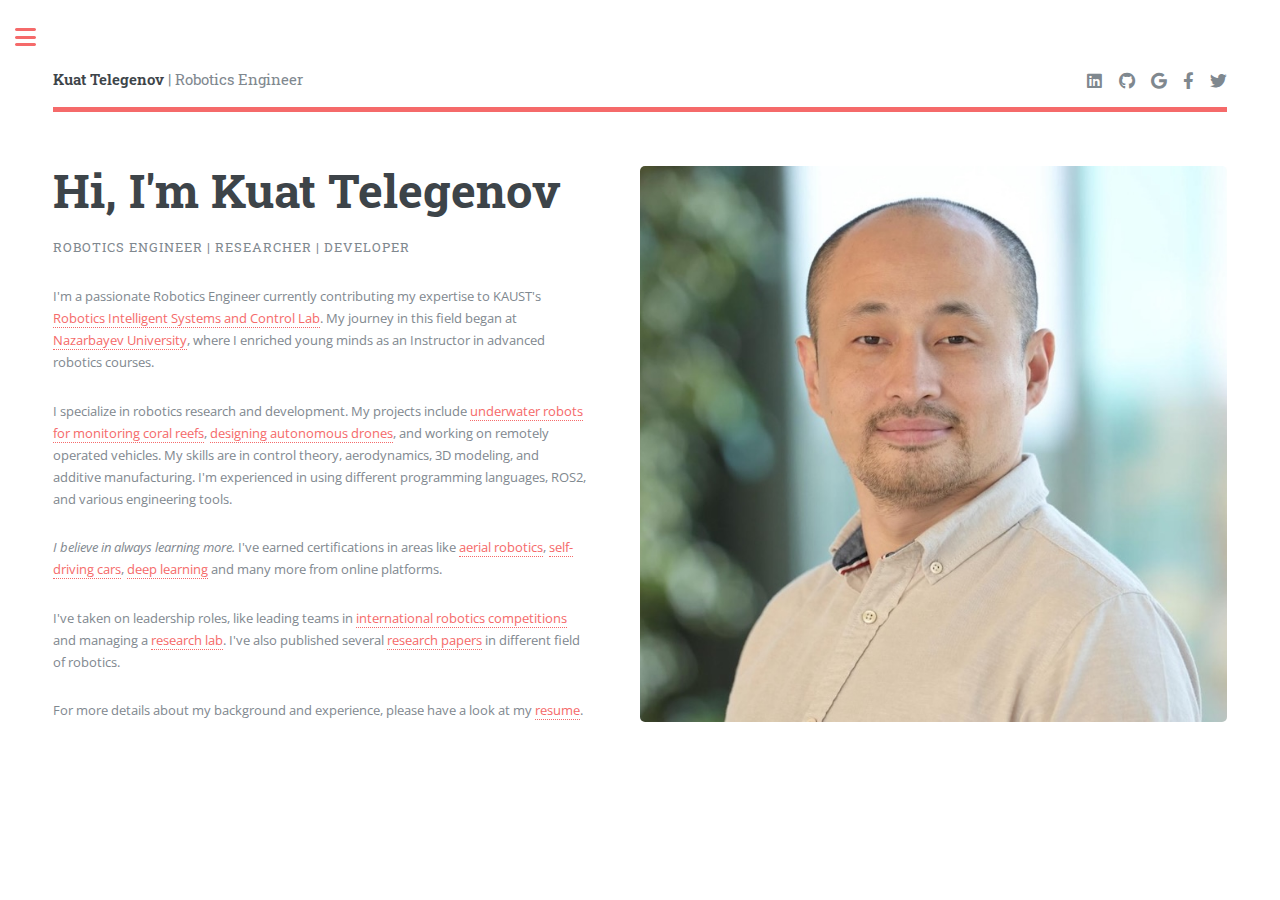
==== commit 9b9211b7: "minor changes" ====
--- a/index.html
+++ b/index.html
@@ -89,12 +89,6 @@
               <li class="icon solid fa-envelope">
                 <a href="mailto:ktelegenov@gmail.com">ktelegenov@gmail.com</a>
               </li>
-              <li class="icon brands fa-whatsapp">
-                <a href="whatsapp:+77012032191">+7 701 203 2191</a>
-              </li>
-              <li class="icon solid fa-phone">
-                <a href="callto:+966544700496">+966 54 470 0496</a>
-              </li>
               <li class="icon brands fa-linkedin-in">
                 <a href="">LinkedIn</a>
               </li>
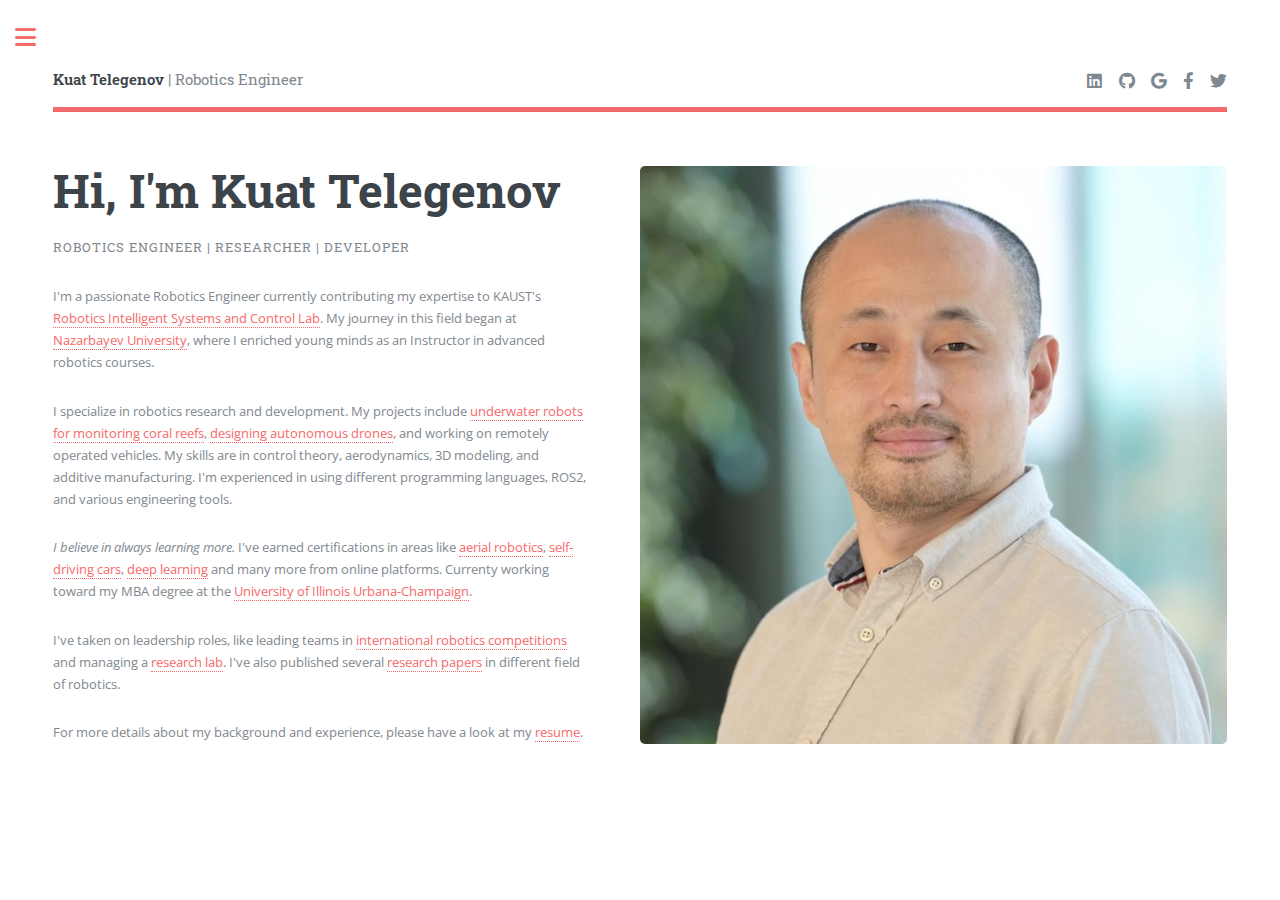
==== commit cc10d1e0: "uiuc added" ====
--- a/index.html
+++ b/index.html
@@ -47,7 +47,7 @@
               </p>
 
               <p>
-                <em>I believe in always learning more.</em> I've earned certifications in areas like <a href="https://www.coursera.org/learn/robotics-flight">aerial robotics</a>, <a href="https://www.youtube.com/playlist?list=PLL57Sz4fhxLpCXgN0lvCF7aHAlRA5FoFr">self-driving cars</a>, <a href="https://www.coursera.org/specializations/deep-learning">deep learning</a> and many more from online platforms.
+                <em>I believe in always learning more.</em> I've earned certifications in areas like <a href="https://www.coursera.org/learn/robotics-flight">aerial robotics</a>, <a href="https://www.youtube.com/playlist?list=PLL57Sz4fhxLpCXgN0lvCF7aHAlRA5FoFr">self-driving cars</a>, <a href="https://www.coursera.org/specializations/deep-learning">deep learning</a> and many more from online platforms. Currenty working toward my MBA degree at the <a href="https://illinois.edu/">University of Illinois Urbana-Champaign</a>.
               </p>
 
               <p>
@@ -90,7 +90,7 @@
                 <a href="mailto:ktelegenov@gmail.com">ktelegenov@gmail.com</a>
               </li>
               <li class="icon brands fa-linkedin-in">
-                <a href="">LinkedIn</a>
+                <a href="https://www.linkedin.com/in/ktelegenov/">LinkedIn</a>
               </li>
             </ul>
           </section>
